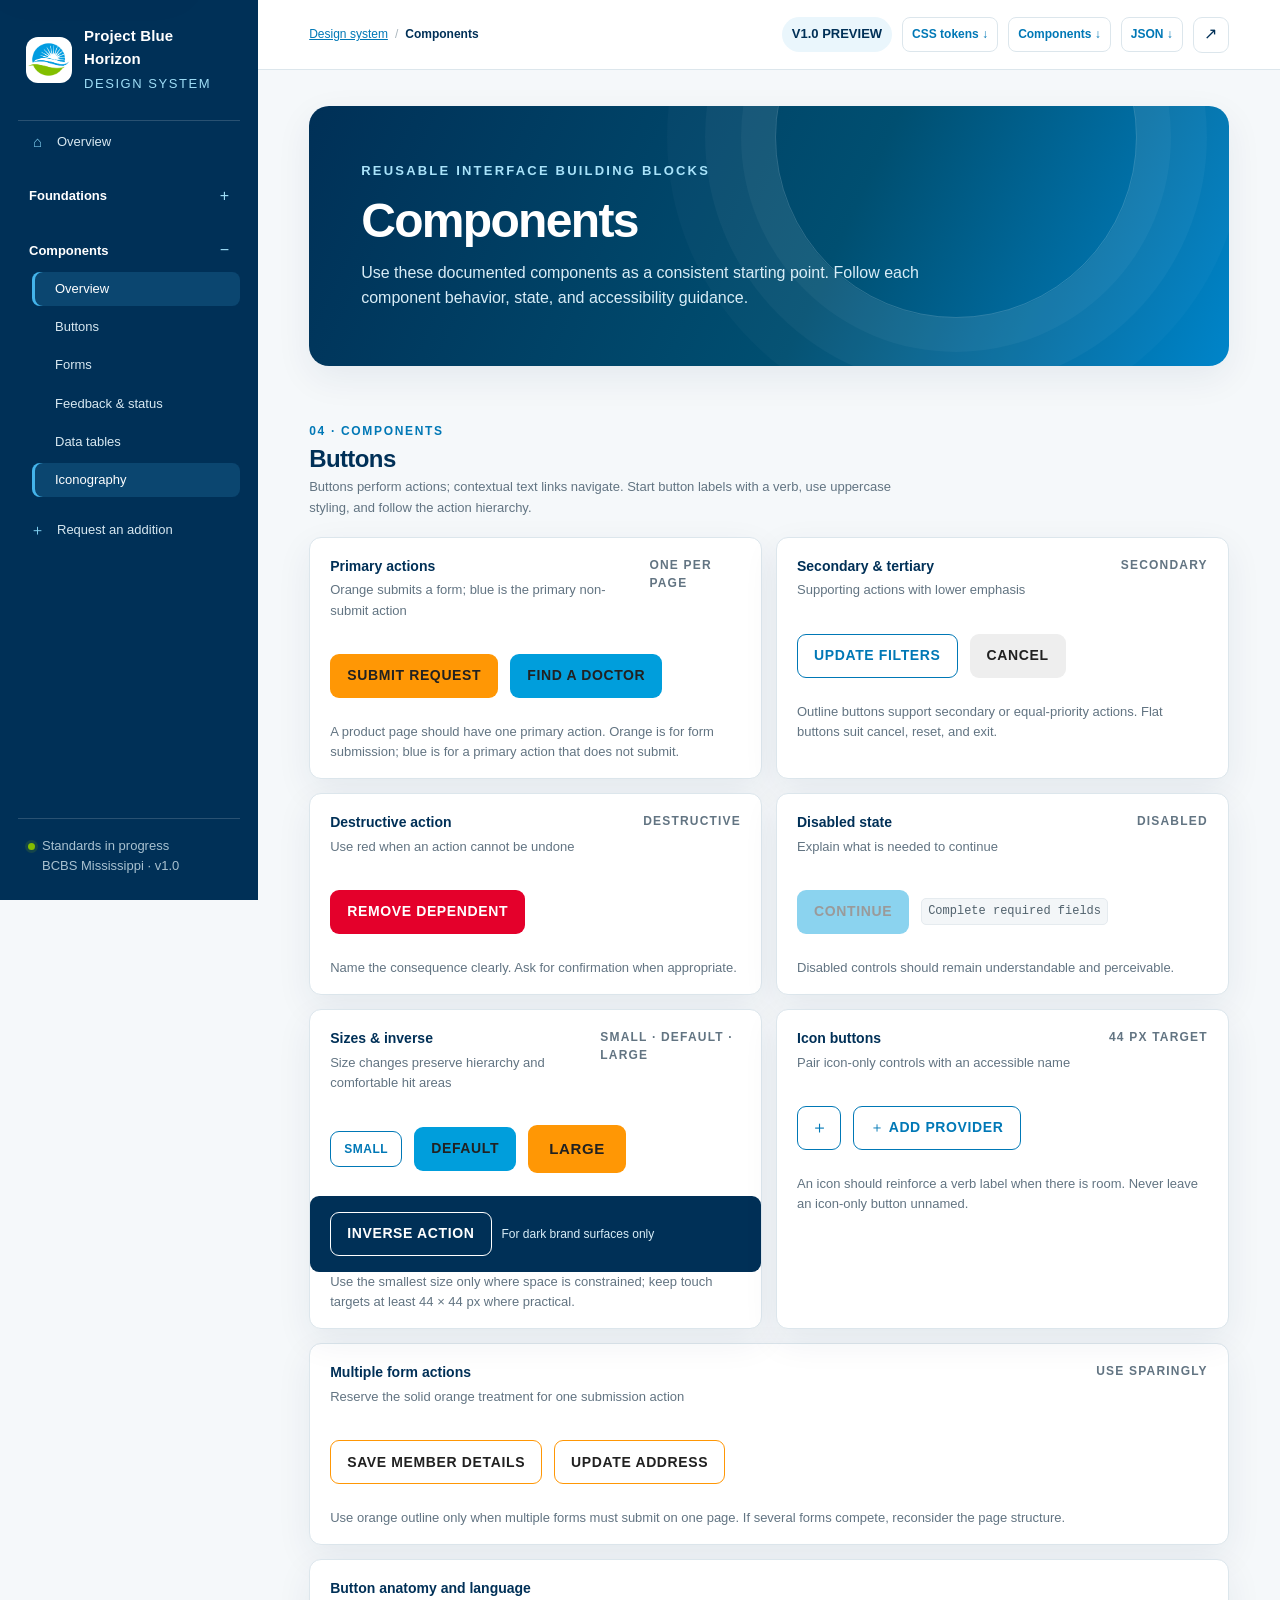
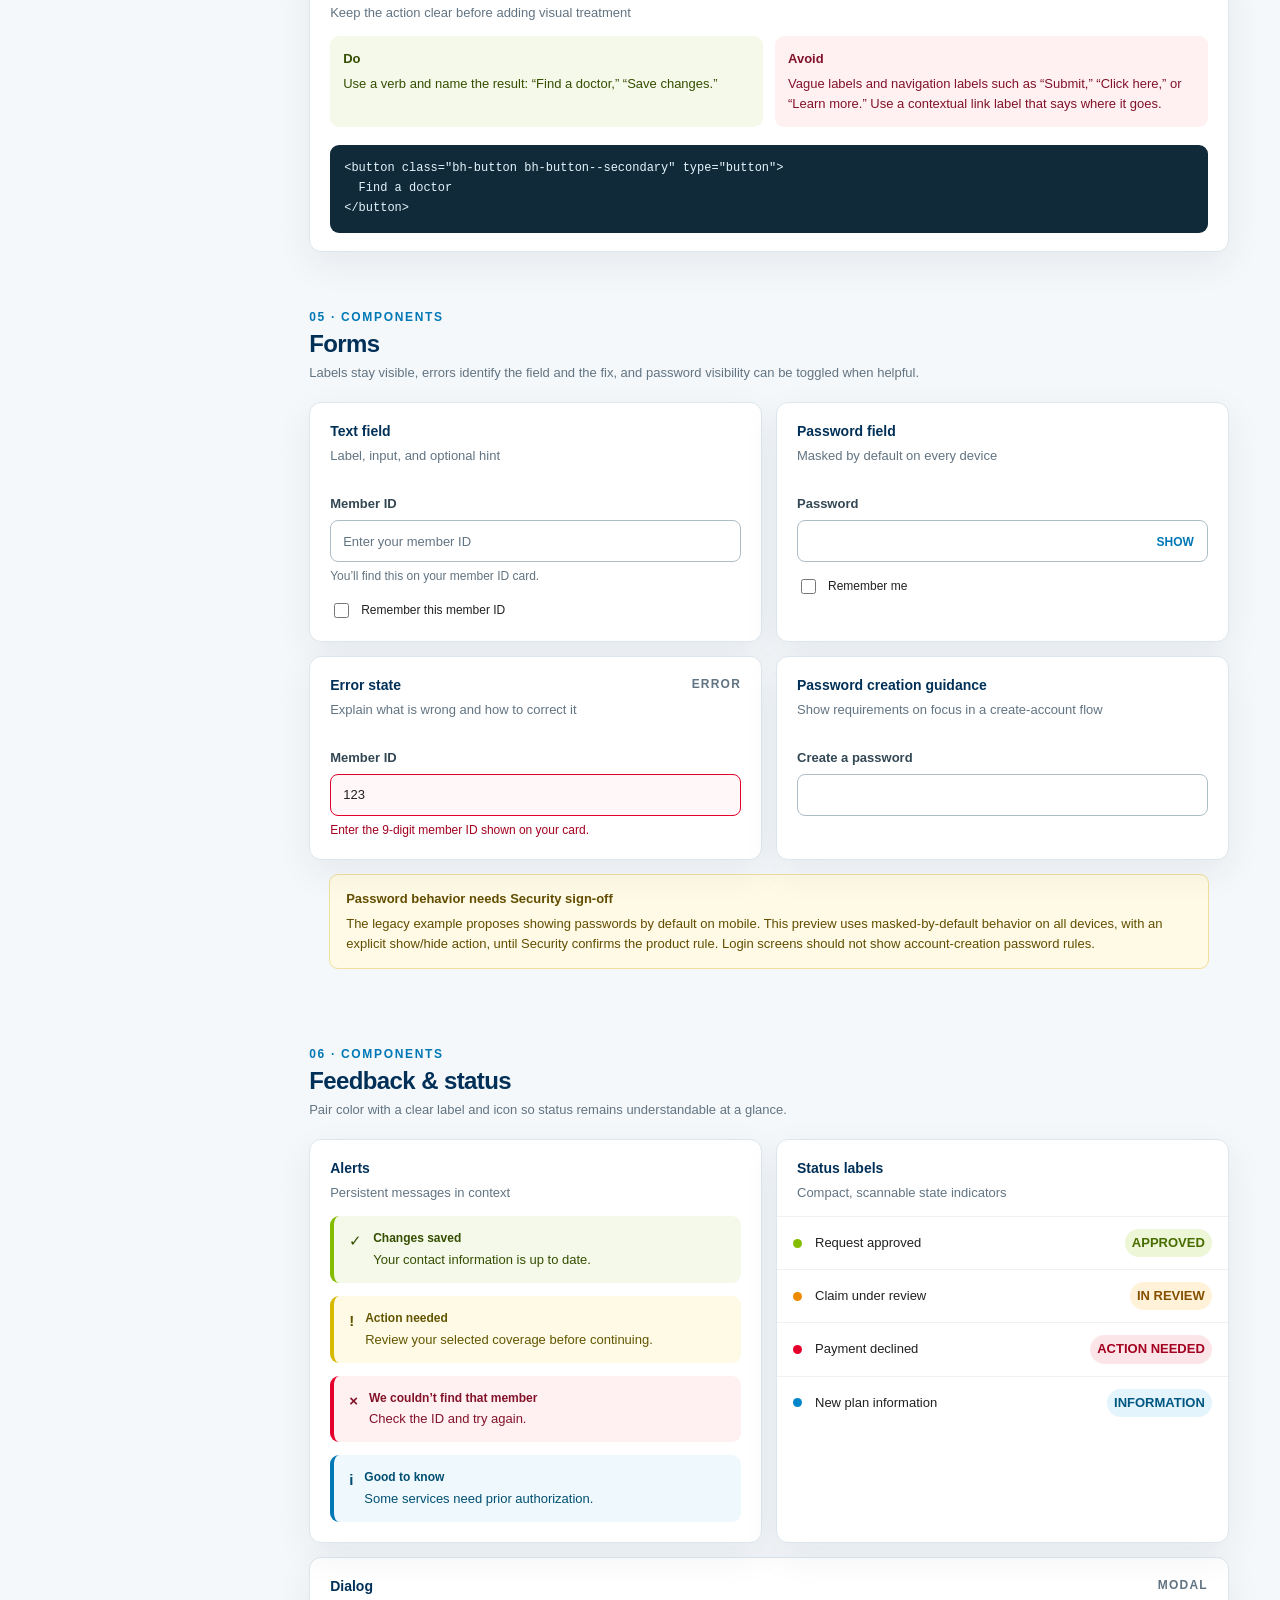
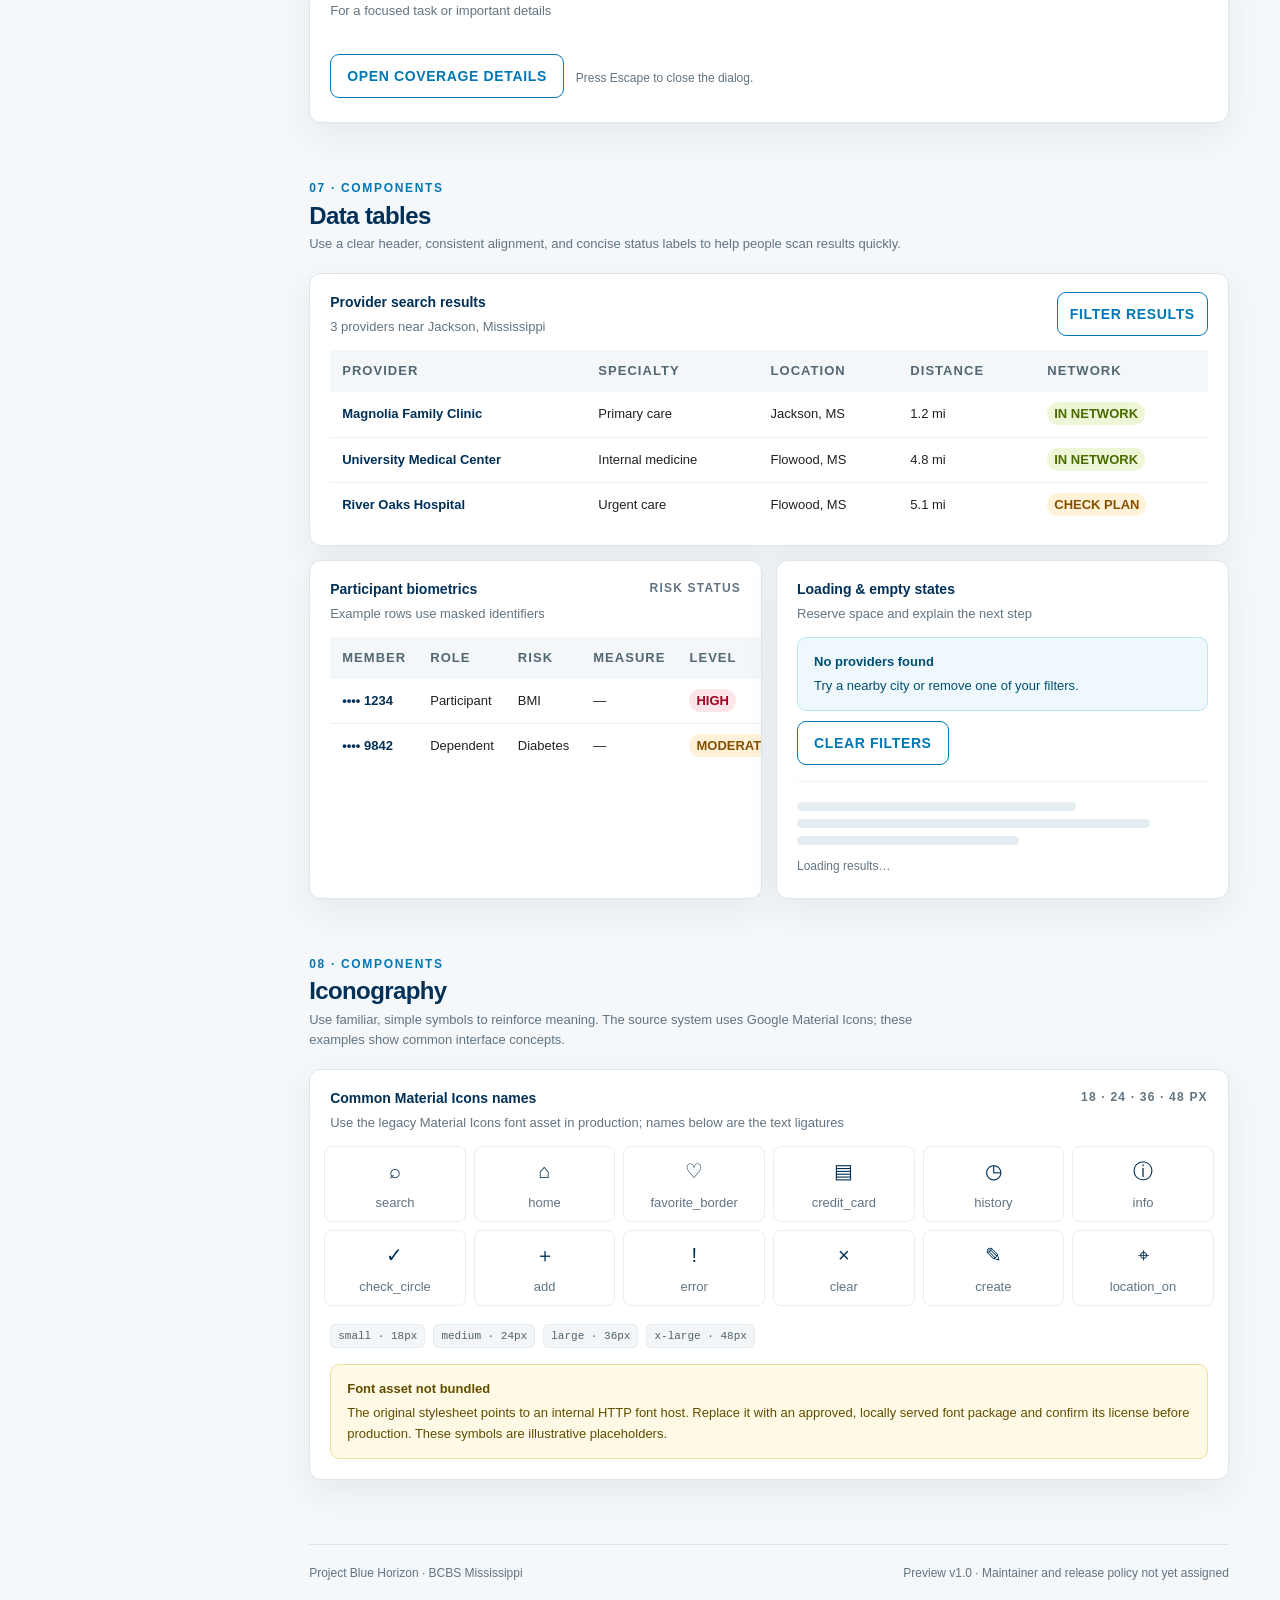
==== components.html @ b7c1a59f "Initial upload" ====
<!doctype html>
<html lang="en">
<head>
  <meta charset="utf-8">
  <meta name="viewport" content="width=device-width, initial-scale=1">
  <meta name="theme-color" content="#003057">
  <title>Blue Horizon — Components</title>
  <link rel="stylesheet" href="tokens.css">
  <link rel="stylesheet" href="components.css">
  <link rel="stylesheet" href="site.css">
  <script src="components.js" defer></script>
  <script src="site.js" defer></script>
</head>
<body data-page="components">
<a class="skip-link" href="#main-content">Skip to main content</a>
<div class="shell">
  <aside class="sidebar" aria-label="Design system navigation">
    <div class="brand"><img src="project-horizon.png" alt="Project Blue Horizon mark"><div><strong>Project Blue Horizon</strong><small>Design system</small></div></div>
    <nav class="nav" aria-label="Primary navigation"><a href="index.html" class=""><span class="ico">⌂</span>Overview</a></nav>
    <nav class="nav" aria-label="Foundations"><details class="nav-group"><summary>Foundations</summary><div class="nav-items"><a class="child" href="foundations.html">Overview</a><a class="child" href="foundations.html#colors">Color</a><a class="child" href="foundations.html#typography">Typography</a><a class="child" href="foundations.html#layout">Layout &amp; shape</a><a class="child" href="foundations.html#mobile">Mobile guidance</a><a class="child" href="foundations.html#usage">How to use</a><a class="child" href="foundations.html#accessibility">Accessibility</a><a class="child" href="foundations.html#patterns">Patterns</a><a class="child" href="foundations.html#tokens">Tokens &amp; release</a></div></details></nav>
    <nav class="nav" aria-label="Components"><details class="nav-group" open><summary>Components</summary><div class="nav-items"><a class="child active" aria-current="page" href="components.html">Overview</a><a class="child" href="components.html#buttons">Buttons</a><a class="child" href="components.html#forms">Forms</a><a class="child" href="components.html#feedback">Feedback &amp; status</a><a class="child" href="components.html#tables">Data tables</a><a class="child" href="components.html#icons">Iconography</a></div></details></nav>
    <nav class="nav" aria-label="Contribute"><a href="foundations.html#request"><span class="ico">＋</span>Request an addition</a></nav>
    <div class="side-foot"><span class="live-dot"></span>Standards in progress<br><span style="padding-left:14px">BCBS Mississippi · v1.0</span></div>
  </aside>
  <main class="main">
    <header class="topbar"><div class="crumb"><a href="index.html">Design system</a><span style="padding:0 7px;color:#AAB6BD">/</span><b>Components</b></div><div class="top-actions"><span class="version">V1.0 PREVIEW</span><a class="download-link" href="tokens.css" download>CSS tokens ↓</a><a class="download-link" href="components.css" download>Components ↓</a><a class="download-link" href="tokens.json" download>JSON ↓</a><button class="icon-btn" id="copyLink" aria-label="Copy page link" title="Copy page link">↗</button></div></header>
    <div class="content" id="main-content" tabindex="-1">
<section class="hero"><div class="hero-inner"><div class="eyebrow">Reusable interface building blocks</div><h1>Components</h1><p>Use these documented components as a consistent starting point. Follow each component behavior, state, and accessibility guidance.</p></div></section><section class="section" id="buttons"><div class="section-head"><div><div class="kicker">04 · Components</div><h2>Buttons</h2><p class="section-desc">Buttons perform actions; contextual text links navigate. Start button labels with a verb, use uppercase styling, and follow the action hierarchy.</p></div></div>
        <div class="grid grid-2">
          <div class="panel"><div class="panel-head"><div><h3>Primary actions</h3><p>Orange submits a form; blue is the primary non-submit action</p></div><span class="tiny-label">One per page</span></div><div class="button-stage"><button class="btn btn-primary" type="submit">Submit request</button><button class="btn btn-blue" type="button">Find a doctor</button></div><div class="example-caption">A product page should have one primary action. Orange is for form submission; blue is for a primary action that does not submit.</div></div>
          <div class="panel"><div class="panel-head"><div><h3>Secondary &amp; tertiary</h3><p>Supporting actions with lower emphasis</p></div><span class="tiny-label">Secondary</span></div><div class="button-stage"><button class="btn btn-outline">Update filters</button><button class="btn btn-quiet" type="button">Cancel</button></div><div class="example-caption">Outline buttons support secondary or equal-priority actions. Flat buttons suit cancel, reset, and exit.</div></div>
          <div class="panel"><div class="panel-head"><div><h3>Destructive action</h3><p>Use red when an action cannot be undone</p></div><span class="tiny-label">Destructive</span></div><div class="button-stage"><button class="btn btn-danger">Remove dependent</button></div><div class="example-caption">Name the consequence clearly. Ask for confirmation when appropriate.</div></div>
          <div class="panel"><div class="panel-head"><div><h3>Disabled state</h3><p>Explain what is needed to continue</p></div><span class="tiny-label">Disabled</span></div><div class="button-stage"><button class="btn btn-blue" disabled>Continue</button><span class="code-chip">Complete required fields</span></div><div class="example-caption">Disabled controls should remain understandable and perceivable.</div></div>
        </div>
        <div class="grid grid-2" style="margin-top:14px">
          <div class="panel"><div class="panel-head"><div><h3>Sizes &amp; inverse</h3><p>Size changes preserve hierarchy and comfortable hit areas</p></div><span class="tiny-label">Small · default · large</span></div><div class="button-stage"><button class="btn btn-outline btn-sm">Small</button><button class="btn btn-blue">Default</button><button class="btn btn-primary btn-lg">Large</button></div><div class="inverse-stage"><button class="btn btn-inverse">Inverse action</button><span style="color:#D8EDF7;font-size:12px">For dark brand surfaces only</span></div><div class="example-caption">Use the smallest size only where space is constrained; keep touch targets at least 44 × 44 px where practical.</div></div>
          <div class="panel"><div class="panel-head"><div><h3>Icon buttons</h3><p>Pair icon-only controls with an accessible name</p></div><span class="tiny-label">44 px target</span></div><div class="button-stage"><button class="btn btn-outline btn-icon" aria-label="Add a provider" title="Add a provider">＋</button><button class="btn btn-outline"><span aria-hidden="true">＋</span> Add provider</button></div><div class="example-caption">An icon should reinforce a verb label when there is room. Never leave an icon-only button unnamed.</div></div>
        </div>
        <div class="panel" style="margin-top:14px"><div class="panel-head"><div><h3>Multiple form actions</h3><p>Reserve the solid orange treatment for one submission action</p></div><span class="tiny-label">Use sparingly</span></div><div class="button-stage"><button class="btn btn-outline-submit" type="submit">Save member details</button><button class="btn btn-outline-submit" type="submit">Update address</button></div><div class="example-caption">Use orange outline only when multiple forms must submit on one page. If several forms compete, reconsider the page structure.</div></div>
        <div class="panel" style="margin-top:14px"><div class="panel-head"><div><h3>Button anatomy and language</h3><p>Keep the action clear before adding visual treatment</p></div></div><div class="do-dont"><div class="do"><strong>Do</strong>Use a verb and name the result: “Find a doctor,” “Save changes.”</div><div class="dont"><strong>Avoid</strong>Vague labels and navigation labels such as “Submit,” “Click here,” or “Learn more.” Use a contextual link label that says where it goes.</div></div><pre class="code-block"><code>&lt;button class="bh-button bh-button--secondary" type="button"&gt;
  Find a doctor
&lt;/button&gt;</code></pre></div>
      </section>
<section class="section" id="forms"><div class="section-head"><div><div class="kicker">05 · Components</div><h2>Forms</h2><p class="section-desc">Labels stay visible, errors identify the field and the fix, and password visibility can be toggled when helpful.</p></div></div>
        <div class="grid grid-2"><div class="panel"><div class="panel-head"><div><h3>Text field</h3><p>Label, input, and optional hint</p></div></div><div class="form-demo"><label class="field-label" for="member-id">Member ID</label><input class="text-input" id="member-id" placeholder="Enter your member ID"><p class="field-hint">You’ll find this on your member ID card.</p><label class="check-row"><input type="checkbox"> Remember this member ID</label></div></div>
          <div class="panel"><div class="panel-head"><div><h3>Password field</h3><p>Masked by default on every device</p></div></div><div class="form-demo"><label class="field-label" for="password">Password</label><div class="input-wrap"><input class="text-input" id="password" type="password" autocomplete="current-password"><button class="password-toggle" type="button" aria-controls="password" aria-label="Show password" aria-pressed="false" data-bh-password-toggle data-show-label="SHOW" data-hide-label="HIDE">SHOW</button></div><label class="check-row"><input type="checkbox"> Remember me</label></div></div>
        </div>
        <div class="grid grid-2" style="margin-top:14px">
          <div class="panel"><div class="panel-head"><div><h3>Error state</h3><p>Explain what is wrong and how to correct it</p></div><span class="tiny-label">Error</span></div><div class="form-demo"><label class="field-label" for="member-id-error">Member ID</label><input class="text-input error-field" id="member-id-error" aria-invalid="true" aria-describedby="member-id-error-text" value="123"><p class="error-message" id="member-id-error-text">Enter the 9-digit member ID shown on your card.</p></div></div>
          <div class="panel"><div class="panel-head"><div><h3>Password creation guidance</h3><p>Show requirements on focus in a create-account flow</p></div></div><div class="form-demo"><label class="field-label" for="new-password">Create a password</label><input class="text-input" id="new-password" type="password" autocomplete="new-password"><ul class="helper-list" id="password-rules" aria-live="polite" hidden><li>At least 8 characters</li><li>One lowercase and one uppercase letter</li><li>One number and one special character</li></ul></div></div>
        </div>
        <div class="section-inset" style="padding-top:14px"><div class="note note-warning"><strong>Password behavior needs Security sign-off</strong>The legacy example proposes showing passwords by default on mobile. This preview uses masked-by-default behavior on all devices, with an explicit show/hide action, until Security confirms the product rule. Login screens should not show account-creation password rules.</div></div>
      </section>
<section class="section" id="feedback"><div class="section-head"><div><div class="kicker">06 · Components</div><h2>Feedback &amp; status</h2><p class="section-desc">Pair color with a clear label and icon so status remains understandable at a glance.</p></div></div>
        <div class="grid grid-2"><div class="panel"><div class="panel-head"><div><h3>Alerts</h3><p>Persistent messages in context</p></div></div>
          <div class="alert alert-success"><span class="alert-icon">✓</span><div><strong>Changes saved</strong><p>Your contact information is up to date.</p></div></div>
          <div class="alert alert-warning"><span class="alert-icon">!</span><div><strong>Action needed</strong><p>Review your selected coverage before continuing.</p></div></div>
          <div class="alert alert-error"><span class="alert-icon">×</span><div><strong>We couldn’t find that member</strong><p>Check the ID and try again.</p></div></div>
          <div class="alert alert-info"><span class="alert-icon">i</span><div><strong>Good to know</strong><p>Some services need prior authorization.</p></div></div>
        </div><div class="panel"><div class="panel-head"><div><h3>Status labels</h3><p>Compact, scannable state indicators</p></div></div>
          <div class="state-row"><span class="state-dot" style="background:#84BD00"></span><span>Request approved</span><span class="badge success">APPROVED</span></div>
          <div class="state-row"><span class="state-dot" style="background:#ED8B00"></span><span>Claim under review</span><span class="badge warning">IN REVIEW</span></div>
          <div class="state-row"><span class="state-dot" style="background:#E4002B"></span><span>Payment declined</span><span class="badge error">ACTION NEEDED</span></div>
          <div class="state-row"><span class="state-dot" style="background:#0085CA"></span><span>New plan information</span><span class="badge info">INFORMATION</span></div>
        </div></div>
        <div class="panel" style="margin-top:14px"><div class="panel-head"><div><h3>Dialog</h3><p>For a focused task or important details</p></div><span class="tiny-label">Modal</span></div><div class="button-stage"><button class="btn btn-outline" type="button" data-bh-dialog-open="coverage-dialog">Open coverage details</button><span class="field-hint">Press Escape to close the dialog.</span></div></div>
        <dialog class="bh-dialog" id="coverage-dialog" aria-labelledby="coverage-dialog-title"><div class="bh-dialog__header"><h3 class="bh-dialog__title" id="coverage-dialog-title">Coverage details</h3><form method="dialog"><button class="bh-dialog__close" aria-label="Close dialog">×</button></form></div><p>Your plan summary is ready. Review the details, then return to the provider results.</p><form method="dialog" style="display:flex;justify-content:flex-end;margin-top:20px"><button class="btn btn-blue">Done</button></form></dialog>
      </section>
<section class="section" id="tables"><div class="section-head"><div><div class="kicker">07 · Components</div><h2>Data tables</h2><p class="section-desc">Use a clear header, consistent alignment, and concise status labels to help people scan results quickly.</p></div></div>
        <div class="panel"><div class="panel-head"><div><h3>Provider search results</h3><p>3 providers near Jackson, Mississippi</p></div><button class="btn btn-outline" style="padding:8px 12px">Filter results</button></div><div class="table-wrap" role="region" aria-label="Provider search results" tabindex="0"><table class="data-table"><thead><tr><th scope="col">Provider</th><th scope="col">Specialty</th><th scope="col">Location</th><th scope="col">Distance</th><th scope="col">Network</th></tr></thead><tbody>
          <tr><td class="provider">Magnolia Family Clinic</td><td>Primary care</td><td>Jackson, MS</td><td>1.2 mi</td><td><span class="badge success">IN NETWORK</span></td></tr>
          <tr><td class="provider">University Medical Center</td><td>Internal medicine</td><td>Flowood, MS</td><td>4.8 mi</td><td><span class="badge success">IN NETWORK</span></td></tr>
          <tr><td class="provider">River Oaks Hospital</td><td>Urgent care</td><td>Flowood, MS</td><td>5.1 mi</td><td><span class="badge warning">CHECK PLAN</span></td></tr>
        </tbody></table></div></div>
        <div class="grid grid-2" style="margin-top:14px"><div class="panel"><div class="panel-head"><div><h3>Participant biometrics</h3><p>Example rows use masked identifiers</p></div><span class="tiny-label">Risk status</span></div><div class="table-wrap" role="region" aria-label="Participant biometrics example" tabindex="0"><table class="data-table"><thead><tr><th scope="col">Member</th><th scope="col">Role</th><th scope="col">Risk</th><th scope="col">Measure</th><th scope="col">Level</th><th scope="col">Date</th></tr></thead><tbody><tr><td class="provider">•••• 1234</td><td>Participant</td><td>BMI</td><td>—</td><td><span class="badge error">HIGH</span></td><td>Oct 14, 2026</td></tr><tr><td class="provider">•••• 9842</td><td>Dependent</td><td>Diabetes</td><td>—</td><td><span class="badge warning">MODERATE</span></td><td>Oct 10, 2026</td></tr></tbody></table></div></div>
          <div class="panel"><div class="panel-head"><div><h3>Loading &amp; empty states</h3><p>Reserve space and explain the next step</p></div></div><div class="section-inset"><div class="note note-info" role="status"><strong>No providers found</strong>Try a nearby city or remove one of your filters.</div><button class="btn btn-outline" type="button" style="margin-top:10px">Clear filters</button><div style="border-top:1px solid #EEF2F4;margin-top:16px;padding-top:12px" aria-busy="true" aria-label="Loading provider results"><div style="height:9px;width:68%;background:#E6EDF1;border-radius:5px;margin:8px 0"></div><div style="height:9px;width:86%;background:#E6EDF1;border-radius:5px;margin:8px 0"></div><div style="height:9px;width:54%;background:#E6EDF1;border-radius:5px;margin:8px 0"></div><span class="field-hint">Loading results…</span></div></div></div>
        </div>
      </section>
<section class="section" id="icons"><div class="section-head"><div><div class="kicker">08 · Components</div><h2>Iconography</h2><p class="section-desc">Use familiar, simple symbols to reinforce meaning. The source system uses Google Material Icons; these examples show common interface concepts.</p></div></div>
        <div class="panel"><div class="panel-head"><div><h3>Common Material Icons names</h3><p>Use the legacy Material Icons font asset in production; names below are the text ligatures</p></div><span class="tiny-label">18 · 24 · 36 · 48 px</span></div><div class="icon-grid">
          <div class="icon-tile"><span aria-hidden="true">⌕</span><small>search</small></div><div class="icon-tile"><span aria-hidden="true">⌂</span><small>home</small></div><div class="icon-tile"><span aria-hidden="true">♡</span><small>favorite_border</small></div><div class="icon-tile"><span aria-hidden="true">▤</span><small>credit_card</small></div><div class="icon-tile"><span aria-hidden="true">◷</span><small>history</small></div><div class="icon-tile"><span aria-hidden="true">ⓘ</span><small>info</small></div>
          <div class="icon-tile"><span aria-hidden="true">✓</span><small>check_circle</small></div><div class="icon-tile"><span aria-hidden="true">＋</span><small>add</small></div><div class="icon-tile"><span aria-hidden="true">!</span><small>error</small></div><div class="icon-tile"><span aria-hidden="true">×</span><small>clear</small></div><div class="icon-tile"><span aria-hidden="true">✎</span><small>create</small></div><div class="icon-tile"><span aria-hidden="true">⌖</span><small>location_on</small></div>
        </div><div class="mini-specs"><span class="spec-pill">small · 18px</span><span class="spec-pill">medium · 24px</span><span class="spec-pill">large · 36px</span><span class="spec-pill">x-large · 48px</span></div><div class="section-inset"><div class="note note-warning"><strong>Font asset not bundled</strong>The original stylesheet points to an internal HTTP font host. Replace it with an approved, locally served font package and confirm its license before production. These symbols are illustrative placeholders.</div></div></div>
      </section>
      <footer class="footer"><span>Project Blue Horizon · BCBS Mississippi</span><span>Preview v1.0 · Maintainer and release policy not yet assigned</span></footer>
    </div>
  </main>
</div>
<div class="toast" role="status" aria-live="polite" id="toast">Copied to clipboard</div>
</body>
</html>
---- tokens.css ----
/* Project Blue Horizon design tokens.
   Keep in sync with tokens.json. Values are drawn from the supplied legacy standards. */
:root {
  color-scheme: light;
  --bh-color-navy-900: #003057;
  --bh-color-blue-800: #004F71;
  --bh-color-blue-700: #005782;
  --bh-color-blue-600: #0078B6;
  --bh-color-blue-500: #0085CA;
  --bh-color-sky-400: #44B4EB;
  --bh-color-blue-300: #8DC8E8;
  --bh-color-blue-200: #B9D3DC;
  --bh-color-orange-500: #ED8B00;
  --bh-color-orange-action: #FF9705;
  --bh-color-blue-action: #009EDC;
  --bh-color-blue-action-hover: #0078B6;
  --bh-color-green-500: #84BD00;
  --bh-color-red-600: #E4002B;
  --bh-color-teal-500: #009CA6;
  --bh-color-purple-700: #830065;
  --bh-color-pink-600: #DB0A5B;
  --bh-color-yellow-500: #F3E500;
  --bh-color-neutral-200: #DDDDDD;
  --bh-color-success-surface-legacy: #DAEBB3;
  --bh-color-warning-surface-legacy: #FBF7B3;
  --bh-color-error-surface-legacy: #FACCD5;
  --bh-color-ink-900: #212121;
  --bh-color-gray-600: #757575;
  --bh-color-white: #FFFFFF;
  --bh-color-background: #F5F8FA;
  --bh-color-surface: #FFFFFF;
  --bh-color-border: #DCE6EC;
  --bh-color-text-primary: #212121;
  --bh-color-text-secondary: #627482;
  --bh-color-action-primary: #FF9705;
  --bh-color-action-secondary: #009EDC;
  --bh-color-action-secondary-hover: #0078B6;
  --bh-color-feedback-success-text: #486C00;
  --bh-color-feedback-success-bg: #EDF6D7;
  --bh-color-feedback-warning-text: #855000;
  --bh-color-feedback-warning-bg: #FFF2D9;
  --bh-color-feedback-error-text: #A40020;
  --bh-color-feedback-error-bg: #FCE5E9;
  --bh-color-feedback-info-text: #005782;
  --bh-color-feedback-info-bg: #E3F4FC;
  --bh-font-family-base: Arial, Helvetica, sans-serif;
  --bh-font-scale-ratio: 1.2;
  --bh-font-size-xs: 0.694rem;
  --bh-font-size-sm: 0.833rem;
  --bh-font-size-md: 1rem;
  --bh-font-size-lg: 1.2rem;
  --bh-font-size-xl: 1.728rem;
  --bh-font-size-display: 2.488rem;
  --bh-line-height-body: 1.55;
  --bh-space-1: 0.25rem;
  --bh-space-2: 0.5rem;
  --bh-space-3: 0.75rem;
  --bh-space-4: 1rem;
  --bh-space-6: 1.5rem;
  --bh-space-8: 2rem;
  --bh-space-12: 3rem;
  --bh-radius-sm: 0.25rem;
  --bh-radius-control: 0.5625rem;
  --bh-radius-card: 0.75rem;
  --bh-radius-feature: 1.25rem;
  --bh-shadow-card: 0 12px 36px rgba(0, 48, 87, 0.07);
  --bh-focus-ring: 0 0 0 3px #0078B6;
  /* Short aliases used by the standalone documentation page. */
  --navy: var(--bh-color-navy-900);
  /* Use the darker action tone for small text on white (4.81:1). */
  --blue: var(--bh-color-blue-600);
  --sky: var(--bh-color-sky-400);
  --pale: #EAF6FC;
  --line: var(--bh-color-border);
  --ink: var(--bh-color-text-primary);
  --muted: var(--bh-color-text-secondary);
  --paper: var(--bh-color-surface);
  --canvas: var(--bh-color-background);
  --green: var(--bh-color-green-500);
  --orange: var(--bh-color-action-primary);
  --red: var(--bh-color-red-600);
  --teal: var(--bh-color-teal-500);
  --purple: var(--bh-color-purple-700);
  --radius: var(--bh-radius-card);
  --shadow: var(--bh-shadow-card);
  font-family: var(--bh-font-family-base);
  color: var(--bh-color-text-primary);
  font-synthesis: none;
}
---- components.css ----
/* Framework-free starter components for Project Blue Horizon.
   Load tokens.css first. Semantic HTML and accessible names remain the product's responsibility. */
.bh-button {
  min-height: 44px;
  display: inline-flex;
  align-items: center;
  justify-content: center;
  gap: 0.5rem;
  padding: 0.6875rem 1rem;
  border: 1px solid transparent;
  border-radius: var(--bh-radius-control);
  background: transparent;
  color: var(--bh-color-text-primary);
  font: 700 0.875rem/1.2 var(--bh-font-family-base);
  letter-spacing: 0.045em;
  text-align: center;
  text-decoration: none;
  text-transform: uppercase;
  cursor: pointer;
  transition: background-color 160ms ease, border-color 160ms ease, color 160ms ease;
}
.bh-button:focus-visible,
.bh-link:focus-visible,
.bh-input:focus-visible {
  outline: none;
  box-shadow: var(--bh-focus-ring);
}
.bh-button:disabled,
.bh-button[aria-disabled="true"] {
  opacity: 0.5;
  cursor: not-allowed;
}
.bh-button--primary { background: var(--bh-color-action-primary); color: var(--bh-color-ink-900); }
.bh-button--primary:hover { background: #CC7700; color: var(--bh-color-ink-900); }
.bh-button--secondary { background: var(--bh-color-action-secondary); color: var(--bh-color-ink-900); }
.bh-button--secondary:hover { background: var(--bh-color-action-secondary-hover); color: var(--bh-color-white); }
.bh-button--outline { border-color: var(--bh-color-action-secondary-hover); color: var(--bh-color-action-secondary-hover); }
.bh-button--outline:hover { background: var(--bh-color-action-secondary-hover); color: var(--bh-color-white); }
.bh-button--outline-submit { border-color: var(--bh-color-action-primary); color: var(--bh-color-ink-900); }
.bh-button--outline-submit:hover { background: var(--bh-color-action-primary); color: var(--bh-color-ink-900); }
.bh-button--quiet { color: var(--bh-color-action-secondary-hover); }
.bh-button--quiet:hover { background: #EAF6FC; }
.bh-button--flat { background: #EEEEEE; color: var(--bh-color-ink-900); }
.bh-button--flat:hover { background: #C1C1C1; color: var(--bh-color-ink-900); }
.bh-button--danger { background: var(--bh-color-red-600); color: var(--bh-color-white); }
.bh-button--danger:hover { background: #A0001E; }
.bh-button--inverse { border-color: var(--bh-color-white); color: var(--bh-color-white); }
.bh-button--inverse:hover { background: var(--bh-color-white); color: var(--bh-color-navy-900); }
.bh-button--small { min-height: 36px; padding: 0.5rem 0.8125rem; font-size: 0.75rem; }
.bh-button--large { min-height: 48px; padding: 0.875rem 1.25rem; font-size: 0.9375rem; }
.bh-button--icon { width: 44px; min-width: 44px; padding: 0.5rem; }
.bh-button--inverse:focus-visible { box-shadow: 0 0 0 3px #FFFFFF; }

.bh-link { color: var(--bh-color-action-secondary-hover); text-decoration: underline; text-underline-offset: 0.15em; }
.bh-link:hover { color: var(--bh-color-navy-900); }
.bh-link:visited, .bh-link[data-state="visited"] { color: var(--bh-color-purple-700); }
.bh-container { width: min(100% - 2rem, 75rem); margin-inline: auto; }
.bh-stack { display: flex; flex-direction: column; gap: var(--bh-space-4); }
.bh-grid { display: grid; gap: var(--bh-space-4); }
.bh-grid--2 { grid-template-columns: repeat(2, minmax(0, 1fr)); }
.bh-grid--3 { grid-template-columns: repeat(3, minmax(0, 1fr)); }
@media (max-width: 48rem) {
  .bh-grid--2, .bh-grid--3 { grid-template-columns: 1fr; }
}

.bh-field { display: grid; gap: 0.375rem; max-width: 32rem; }
.bh-label { color: var(--bh-color-text-primary); font: 700 0.875rem/1.4 var(--bh-font-family-base); }
.bh-input {
  width: 100%;
  min-height: 44px;
  border: 1px solid #AEBEC8;
  border-radius: var(--bh-radius-control);
  padding: 0.625rem 0.75rem;
  background: var(--bh-color-surface);
  color: var(--bh-color-text-primary);
  font: 400 1rem/1.4 var(--bh-font-family-base);
}
.bh-input::placeholder { color: var(--bh-color-text-secondary); }
.bh-input[aria-invalid="true"] { border-color: var(--bh-color-red-600); background: #FFF7F8; }
.bh-hint { margin: 0; color: var(--bh-color-text-secondary); font: 400 0.75rem/1.5 var(--bh-font-family-base); }
.bh-error { margin: 0; color: var(--bh-color-feedback-error-text); font: 700 0.75rem/1.5 var(--bh-font-family-base); }

.bh-alert {
  display: flex;
  align-items: flex-start;
  gap: 0.75rem;
  padding: 0.875rem 1rem;
  border-left: 4px solid currentColor;
  border-radius: var(--bh-radius-control);
  font: 400 0.875rem/1.5 var(--bh-font-family-base);
}
.bh-alert__title { display: block; margin-bottom: 0.125rem; font-weight: 700; }
.bh-alert--success { background: var(--bh-color-feedback-success-bg); color: var(--bh-color-feedback-success-text); }
.bh-alert--warning { background: var(--bh-color-feedback-warning-bg); color: var(--bh-color-feedback-warning-text); }
.bh-alert--error { background: var(--bh-color-feedback-error-bg); color: var(--bh-color-feedback-error-text); }
.bh-alert--info { background: var(--bh-color-feedback-info-bg); color: var(--bh-color-feedback-info-text); }

.bh-status {
  display: inline-flex;
  align-items: center;
  min-height: 24px;
  padding: 0.25rem 0.5rem;
  border-radius: 999px;
  font: 700 0.6875rem/1.2 var(--bh-font-family-base);
  letter-spacing: 0.04em;
  text-transform: uppercase;
}
.bh-status--success { background: var(--bh-color-feedback-success-bg); color: var(--bh-color-feedback-success-text); }
.bh-status--warning { background: var(--bh-color-feedback-warning-bg); color: var(--bh-color-feedback-warning-text); }
.bh-status--error { background: var(--bh-color-feedback-error-bg); color: var(--bh-color-feedback-error-text); }
.bh-status--info { background: var(--bh-color-feedback-info-bg); color: var(--bh-color-feedback-info-text); }

.bh-table-wrap { width: 100%; overflow-x: auto; }
.bh-table { width: 100%; border-collapse: collapse; color: var(--bh-color-text-primary); font: 400 0.875rem/1.5 var(--bh-font-family-base); }
.bh-table th { background: #004F71; color: var(--bh-color-white); font-weight: 700; text-align: left; }
.bh-table th, .bh-table td { padding: 0.625rem 0.75rem; border: 1px solid #DCE6EC; }
.bh-table tbody tr:nth-child(even) { background: #F5F8FA; }

.bh-dialog {
  width: min(32rem, calc(100vw - 2rem));
  max-height: min(80vh, 40rem);
  overflow: auto;
  border: 1px solid var(--bh-color-border);
  border-radius: var(--bh-radius-card);
  padding: 1.5rem;
  color: var(--bh-color-text-primary);
  background: var(--bh-color-surface);
  box-shadow: var(--bh-shadow-card);
}
.bh-dialog::backdrop { background: rgba(0, 25, 45, 0.64); }
.bh-dialog__header { display: flex; align-items: flex-start; justify-content: space-between; gap: 1rem; }
.bh-dialog__title { margin: 0; color: var(--bh-color-navy-900); font: 700 1.25rem/1.25 var(--bh-font-family-base); }
.bh-dialog__close { min-width: 44px; min-height: 44px; border: 1px solid var(--bh-color-border); border-radius: var(--bh-radius-control); background: #fff; color: var(--bh-color-navy-900); cursor: pointer; }
.bh-dialog__close:focus-visible { outline: none; box-shadow: var(--bh-focus-ring); }

@media (prefers-reduced-motion: reduce) {
  .bh-button { transition: none; }
}
---- site.css ----
*{box-sizing:border-box}html{scroll-behavior:smooth;scroll-padding-top:100px}body{margin:0;background:var(--canvas);font-size:16px;line-height:1.55}button,input{font:inherit}button{cursor:pointer}button:focus-visible{outline:3px solid #0078B6;outline-offset:2px}a{color:var(--blue)}a:hover{color:#004F71;background:#F3E500}a:visited{color:var(--purple)}a:focus-visible{outline:3px solid #0078B6;outline-offset:3px}.sidebar a:visited{color:#D7E8F1}.sidebar a:focus-visible{outline-color:#fff}
    .shell{min-height:100vh}.sidebar{position:fixed;inset:0 auto 0 0;width:258px;background:var(--navy);color:#fff;padding:24px 18px;display:flex;flex-direction:column;z-index:5;overflow-y:auto;overscroll-behavior:contain;scrollbar-color:#53778C #003057;scrollbar-width:thin}.brand{display:flex;align-items:center;gap:12px;padding:0 8px 25px;border-bottom:1px solid rgba(255,255,255,.16)}.brand img{width:46px;height:46px;object-fit:contain;background:#fff;border-radius:12px}.brand strong{display:block;font-size:15px;letter-spacing:.01em}.brand small{color:#9EDDF6;font-size:13px;letter-spacing:.12em;text-transform:uppercase}.side-label{margin:24px 10px 9px;color:#91B5CB;font-size:12px;font-weight:700;letter-spacing:.15em;text-transform:uppercase}.nav{display:grid;gap:4px}.nav a{color:#D7E8F1;text-decoration:none;padding:9px 11px;border-radius:8px;font-size:13px;display:flex;align-items:center;gap:11px;transition:.18s}.nav a:hover,.nav a.active{background:rgba(68,180,235,.17);color:#fff}.nav a.active{box-shadow:inset 3px 0 var(--sky)}.nav .ico{width:17px;text-align:center;color:#80CFF0;font-size:15px}.side-foot{margin-top:auto;border-top:1px solid rgba(255,255,255,.16);padding:17px 10px 0;color:#A8C1D0;font-size:13px}.live-dot{display:inline-block;width:7px;height:7px;border-radius:50%;background:#84BD00;margin-right:7px;box-shadow:0 0 0 3px rgba(132,189,0,.15)}
    .main{margin-left:258px}.topbar{height:70px;position:sticky;top:0;z-index:4;background:rgba(255,255,255,.94);backdrop-filter:blur(12px);border-bottom:1px solid var(--line);display:flex;align-items:center;justify-content:space-between;padding:0 clamp(24px,4vw,64px)}.crumb{font-size:12px;color:var(--muted)}.crumb b{color:var(--navy)}.top-actions{display:flex;align-items:center;gap:10px}.version{font-size:13px;font-weight:700;color:var(--navy);background:#EAF6FC;padding:7px 10px;border-radius:99px}.icon-btn{width:36px;height:36px;border:1px solid var(--line);border-radius:9px;background:#fff;color:var(--navy);font-size:16px}
    .content{max-width:1240px;padding:36px clamp(24px,4vw,64px) 80px;margin:auto}.hero{position:relative;overflow:hidden;border-radius:20px;background:linear-gradient(115deg,#003057 0%,#004F71 57%,#0085CA 100%);color:white;padding:48px 52px;box-shadow:var(--shadow);min-height:260px;display:flex;align-items:center}.hero:after{content:"";position:absolute;width:360px;height:360px;border:1px solid rgba(255,255,255,.18);border-radius:50%;right:10%;top:-150px;box-shadow:0 0 0 34px rgba(255,255,255,.04),0 0 0 70px rgba(255,255,255,.035),0 0 0 108px rgba(255,255,255,.025)}.hero-inner{position:relative;z-index:1;max-width:650px}.eyebrow{font-size:13px;letter-spacing:.17em;text-transform:uppercase;font-weight:700;color:#A9E3FA}.hero h1{font-size:clamp(32px,4vw,48px);line-height:1.08;letter-spacing:-.035em;margin:14px 0}.hero p{color:#D8EDF7;max-width:570px;margin:0;font-size:16px}.hero-meta{display:flex;gap:18px;align-items:center;margin-top:24px;font-size:12px;color:#C8E7F4}.hero-meta span{display:flex;align-items:center;gap:7px}.hero-meta b{font-size:15px;color:#fff}
    .section{padding-top:56px}.section-head{display:flex;align-items:flex-end;justify-content:space-between;margin-bottom:19px;gap:16px}.section-head h2{font-size:24px;line-height:1.2;letter-spacing:-.025em;color:var(--navy);margin:4px 0}.kicker{font-size:12px;color:var(--blue);font-weight:700;letter-spacing:.14em;text-transform:uppercase}.section-desc{color:var(--muted);margin:0;max-width:620px;font-size:13px}.panel{background:var(--paper);border:1px solid var(--line);border-radius:var(--radius);box-shadow:var(--shadow)}.panel-head{padding:18px 20px 13px;display:flex;align-items:flex-start;justify-content:space-between;gap:12px}.panel-head h3{font-size:14px;color:var(--navy);margin:0 0 3px}.panel-head p{font-size:13px;color:var(--muted);margin:0}.tiny-label{font-size:12px;color:var(--muted);text-transform:uppercase;letter-spacing:.1em;font-weight:700}
    .grid{display:grid;gap:14px}.grid-2{grid-template-columns:repeat(2,minmax(0,1fr))}.grid-3{grid-template-columns:repeat(3,minmax(0,1fr))}.grid-4{grid-template-columns:repeat(4,minmax(0,1fr))}.swatches{display:grid;grid-template-columns:repeat(5,minmax(0,1fr));gap:11px;padding:0 20px 20px}.swatch{border:1px solid var(--line);border-radius:9px;overflow:hidden;background:#fff}.swatch-color{height:72px;position:relative}.swatch-copy{position:absolute;right:7px;top:7px;border:0;border-radius:6px;background:rgba(255,255,255,.88);color:#233746;padding:3px 7px;font-size:12px;opacity:0;transition:.15s}.swatch:hover .swatch-copy,.swatch-copy:focus{opacity:1}.swatch-info{padding:9px 10px}.swatch-info strong{font-size:13px;display:block}.swatch-info code{font-family:Consolas,monospace;color:var(--muted);font-size:12px}.color-group{padding-bottom:12px}.color-group+.color-group{border-top:1px solid var(--line)}.group-title{padding:13px 20px 8px;font-size:12px;font-weight:700;letter-spacing:.12em;text-transform:uppercase;color:var(--muted)}
    .type-specimen{padding:5px 22px 21px}.type-row{display:grid;grid-template-columns:90px 1fr;gap:18px;align-items:baseline;padding:12px 0;border-bottom:1px solid #EEF2F4}.type-row:last-child{border:0}.type-meta{font-size:12px;color:var(--muted);font-family:Consolas,monospace}.t-h1{font-size:39.81px;line-height:1.15;letter-spacing:-.04em;color:var(--navy);font-weight:700}.t-h2{font-size:27.65px;line-height:1.2;color:var(--navy);font-weight:700}.t-h3{font-size:19.2px;color:var(--navy);font-weight:700}.t-body{font-size:16px}.t-small{font-size:13.33px;color:var(--muted)}.type-note{padding:16px 19px;background:#F4FAFD;border-top:1px solid var(--line);font-size:13px;color:var(--muted)}
    .button-stage{padding:19px 20px 23px;display:flex;gap:12px;align-items:center;flex-wrap:wrap;min-height:88px}.btn{border:1px solid transparent;border-radius:9px;padding:11px 16px;min-height:44px;font-size:14px;letter-spacing:.045em;font-weight:700;text-transform:uppercase;transition:.16s;line-height:1.2}.btn:focus-visible,.icon-btn:focus-visible,input:focus-visible{outline:3px solid #0078B6;outline-offset:2px}.btn-primary{background:var(--bh-color-action-primary);color:#212121}.btn-primary:hover{background:#CC7700;color:#212121;transform:translateY(-1px)}.btn-blue{background:var(--bh-color-blue-action);color:#212121}.btn-blue:hover{background:#0078B6;color:#fff}.btn-outline{background:#fff;border-color:#0078B6;color:#0078B6}.btn-outline:hover{background:#0078B6;color:#fff}.btn-outline-submit{background:#fff;border-color:#FF9705;color:#212121}.btn-outline-submit:hover{background:#FF9705}.btn-quiet{background:#EEEEEE;color:#212121}.btn-quiet:hover{background:#C1C1C1;color:#212121}.btn-danger{background:var(--red);color:#fff}.btn-danger:hover{background:#A0001E}.btn:disabled{opacity:.45;cursor:not-allowed;transform:none}.example-caption{padding:0 20px 16px;color:var(--muted);font-size:13px}.code-chip{background:#F3F6F8;border:1px solid #E5EBEF;border-radius:5px;padding:3px 6px;font-family:Consolas,monospace;font-size:12px;color:#50616C}
    .form-demo{padding:4px 20px 20px}.field-label{display:block;font-size:13px;font-weight:700;color:#334854;margin:11px 0 6px}.input-wrap{position:relative}.text-input{display:block;width:100%;height:42px;border:1px solid #AEBEC8;border-radius:8px;padding:0 12px;background:#fff;color:var(--ink);font-size:13px}.text-input::placeholder{color:var(--muted)}.field-hint{font-size:12px;color:var(--muted);margin:5px 0 0}.password-toggle{position:absolute;right:8px;top:7px;border:0;background:transparent;color:var(--blue);font-size:12px;font-weight:700;padding:6px}.check-row{display:flex;align-items:center;gap:9px;font-size:12px;margin-top:14px}.check-row input{accent-color:var(--blue);width:15px;height:15px}.state-row{display:grid;grid-template-columns:12px 1fr auto;align-items:center;gap:10px;padding:12px 16px;border-top:1px solid #EFF2F4;font-size:13px}.state-dot{width:9px;height:9px;border-radius:50%}.badge{font-size:13px;padding:4px 7px;border-radius:99px;font-weight:700}.success{color:#486C00;background:#EDF6D7}.warning{color:#855000;background:#FFF2D9}.error{color:#A40020;background:#FCE5E9}.info{color:#005782;background:#E3F4FC}
    .alert{margin:0 20px 13px;padding:13px 15px;border-radius:9px;border-left:4px solid;display:flex;gap:11px;align-items:flex-start;font-size:13px}.alert:last-child{margin-bottom:20px}.alert strong{display:block;font-size:12px;margin-bottom:2px}.alert p{margin:0}.alert-success{background:#F5F9EA;border-color:var(--green);color:#354E00}.alert-warning{background:#FFFAE5;border-color:#D6B900;color:#625600}.alert-error{background:#FFF0F2;border-color:var(--red);color:#821329}.alert-info{background:#EFF9FD;border-color:var(--blue);color:#004F71}.alert-icon{font-size:15px;font-weight:700}
    .table-wrap{overflow:auto;padding:0 20px 18px}.data-table{width:100%;border-collapse:collapse;font-size:13px;white-space:nowrap}.data-table th{text-align:left;background:#F3F7F9;color:#536772;font-size:13px;text-transform:uppercase;letter-spacing:.08em;padding:11px 12px}.data-table td{padding:12px;border-bottom:1px solid #E9EFF2}.data-table tr:last-child td{border-bottom:0}.data-table .provider{font-weight:700;color:var(--navy)}.icon-grid{display:grid;grid-template-columns:repeat(6,1fr);padding:0 14px 18px;gap:8px}.icon-tile{min-height:76px;border:1px solid #E7EEF2;border-radius:8px;display:grid;place-items:center;align-content:center;gap:6px;color:var(--navy);background:#fff}.icon-tile:hover{background:#F1FAFE;border-color:#B5E5F7}.icon-tile span:first-child{font-size:20px}.icon-tile small{font-size:13px;color:var(--muted)}
    .space-scale{display:flex;align-items:flex-end;gap:15px;padding:22px 20px}.space-item{text-align:center;flex:1}.space-bar{margin:0 auto 8px;background:linear-gradient(180deg,#44B4EB,#0085CA);border-radius:5px 5px 2px 2px;max-width:100%}.space-item code{font-family:Consolas,monospace;font-size:13px;color:var(--muted)}.radius-stage{display:flex;gap:15px;align-items:center;padding:22px 20px}.radius-sample{width:76px;height:58px;background:#EAF6FC;border:1px solid #A8D8EC;display:grid;place-items:center;color:var(--navy);font-size:12px}.radius-info{font-size:13px;color:var(--muted)}
    .footer{border-top:1px solid var(--line);margin-top:64px;padding-top:19px;display:flex;justify-content:space-between;gap:12px;color:var(--muted);font-size:12px}.toast{position:fixed;bottom:22px;right:25px;background:var(--navy);color:white;padding:11px 16px;border-radius:9px;font-size:12px;box-shadow:0 10px 30px #00305733;transform:translateY(80px);opacity:0;transition:.25s;z-index:10}.toast.show{transform:translateY(0);opacity:1}.mobile-menu{display:none}
    .skip-link{position:fixed;top:8px;left:8px;z-index:20;transform:translateY(-160%);background:#fff;color:var(--navy);padding:10px 14px;border-radius:7px;box-shadow:var(--shadow)}.skip-link:focus{transform:translateY(0)}
    .download-link{font-size:12px;font-weight:700;text-decoration:none;color:var(--blue);border:1px solid var(--line);border-radius:8px;padding:7px 9px;background:#fff;white-space:nowrap}.download-link:hover{background:var(--pale)}
    .guide-grid{display:grid;grid-template-columns:repeat(3,minmax(0,1fr));gap:14px}.guide-card{padding:18px}.guide-number{font-size:12px;color:var(--blue);font-weight:700;letter-spacing:.12em}.guide-card h3{font-size:14px;color:var(--navy);margin:7px 0}.guide-card p{font-size:13px;color:var(--muted);margin:0}.note{padding:14px 16px;border-radius:9px;font-size:13px;line-height:1.55}.note strong{display:block;margin-bottom:4px}.note-warning{background:#FFFAE5;border:1px solid #F0DF9B;color:#624D00}.note-info{background:#EFF9FD;border:1px solid #BDE4F3;color:#004F71}.note-success{background:#F5F9EA;border:1px solid #D4E7A4;color:#354E00}.section-inset{padding:0 20px 20px}.token-actions{display:flex;gap:9px;flex-wrap:wrap;padding:0 20px 18px}.contrast-table{width:100%;border-collapse:collapse;font-size:13px}.contrast-table th,.contrast-table td{text-align:left;padding:10px 12px;border-bottom:1px solid #E9EFF2}.contrast-table th{background:#F3F7F9;color:#536772;text-transform:uppercase;font-size:13px;letter-spacing:.08em}.contrast-table tr:last-child td{border-bottom:0}.pass{font-weight:700;color:#486C00}.contrast-key{font-size:12px;color:var(--muted);padding:10px 20px 17px}.mini-specs{display:flex;gap:8px;align-items:center;flex-wrap:wrap;padding:0 20px 16px}.spec-pill{font:11px Consolas,monospace;color:#50616C;background:#F3F6F8;border:1px solid #E5EBEF;border-radius:5px;padding:5px 7px}.code-block{margin:0 20px 18px;padding:14px;background:#102A3A;color:#E5F5FC;border-radius:9px;overflow:auto;font:12px/1.65 Consolas,monospace;white-space:pre}.do-dont{display:grid;grid-template-columns:1fr 1fr;gap:12px;padding:0 20px 18px}.do-dont>div{border-radius:9px;padding:13px;font-size:13px}.do{background:#F5F9EA;color:#354E00}.dont{background:#FFF0F2;color:#821329}.do-dont strong{display:block;margin-bottom:5px}.pattern-step{display:flex;gap:12px;padding:12px 0;border-bottom:1px solid #EEF2F4;font-size:13px}.pattern-step:last-child{border-bottom:0}.step-count{display:grid;place-items:center;flex:0 0 23px;height:23px;border-radius:50%;background:#EAF6FC;color:var(--navy);font-size:12px;font-weight:700}.release-list{list-style:none;margin:0;padding:0 20px 18px}.release-list li{padding:10px 0;border-bottom:1px solid #EEF2F4;font-size:13px;color:#435761;display:flex;gap:9px}.release-list li:last-child{border:0}.release-list b{color:var(--navy)}.release-list .badge{align-self:flex-start}
    .btn-sm{min-height:36px;padding:8px 13px;font-size:12px}.btn-lg{min-height:48px;padding:14px 20px;font-size:15px}.inverse-stage{background:var(--navy);border-radius:9px;padding:16px 20px;display:flex;gap:10px;align-items:center}.btn-inverse{background:transparent;border-color:#fff;color:#fff}.btn-inverse:hover{background:#fff;color:var(--navy)}.btn-inverse:focus-visible{outline-color:#fff}.error-field{border-color:#E4002B;background:#FFF7F8}.error-message{color:#A40020;font-size:12px;margin:5px 0 0}.helper-list{margin:10px 0 0;padding-left:18px;color:var(--muted);font-size:12px}.helper-list li{margin:3px 0}.helper-list[hidden]{display:none}.button-stage .btn-icon{min-width:44px;min-height:44px;padding:10px;font-size:17px;letter-spacing:0}
    @media(max-width:1050px){.sidebar{width:220px}.main{margin-left:220px}.swatches{grid-template-columns:repeat(4,minmax(0,1fr))}.grid-4{grid-template-columns:repeat(2,minmax(0,1fr))}.content{padding-left:28px;padding-right:28px}.guide-grid{grid-template-columns:repeat(2,minmax(0,1fr))}.top-actions .download-link:nth-of-type(2),.top-actions .download-link:nth-of-type(3){display:none}}
    @media(max-width:760px){.sidebar{position:sticky;top:0;width:auto;height:auto;padding:11px 16px;display:block}.brand{border:0;padding:0}.brand img{width:38px;height:38px}.brand strong{font-size:13px}.brand small{font-size:13px}.side-label,.side-foot{display:none}.nav{display:block;overflow:visible;margin:6px 0 0}.nav-group summary{padding:6px 9px}.nav-items{display:flex;overflow-x:auto;gap:3px;padding-bottom:3px}.nav-items a{font-size:13px;padding:7px 9px;white-space:nowrap}.nav .ico{display:none}.main{margin:0}.topbar{height:54px;padding:0 18px}.content{padding:24px 16px 56px}.hero{padding:32px 24px;min-height:235px}.hero:after{right:-120px}.hero h1{font-size:34px}.section{padding-top:42px}.grid-2,.grid-3{grid-template-columns:1fr}.swatches{grid-template-columns:repeat(3,minmax(0,1fr));padding:0 13px 14px;gap:8px}.panel-head{padding:15px 14px 11px}.type-specimen{padding:4px 14px 14px}.type-row{grid-template-columns:62px 1fr;gap:8px}.t-h1{font-size:28px}.icon-grid{grid-template-columns:repeat(3,1fr)}.button-stage,.form-demo{padding-left:14px;padding-right:14px}.section-head{align-items:flex-start;flex-direction:column}.footer{flex-direction:column}.guide-grid{grid-template-columns:1fr}.top-actions .download-link{display:none}.do-dont{grid-template-columns:1fr}.contrast-wrap{overflow:auto}}
    @media(max-width:400px){.swatches{grid-template-columns:repeat(2,minmax(0,1fr))}.version{display:none}.hero h1{font-size:30px}.hero-meta{gap:10px;font-size:12px}.hero-meta b{font-size:13px}}
    @media(prefers-reduced-motion:reduce){html{scroll-behavior:auto}*,*::before,*::after{transition-duration:.01ms!important;animation-duration:.01ms!important;animation-iteration-count:1!important}}
  
    .nav a.child{margin-left:14px;padding-top:7px;padding-bottom:7px;font-size:13px}
    .nav a.nav-primary{color:#fff;font-weight:700;font-size:14px}
    .sidebar > .nav + .nav{margin-top:12px}
    .nav-group{min-width:0}
    .nav-group summary{list-style:none;cursor:pointer;color:#fff;font-size:13px;font-weight:700;padding:9px 11px;border-radius:8px;display:flex;align-items:center;justify-content:space-between}
    .nav-group summary::-webkit-details-marker{display:none}
    .nav-group summary::after{content:"+";color:#9EDDF6;font-size:16px;font-weight:400}
    .nav-group[open] summary::after{content:"−"}
    .nav-group summary:hover,.nav-group summary:focus-visible{background:rgba(68,180,235,.17);outline:2px solid #fff;outline-offset:1px}
    .nav-items{display:grid;gap:4px}
    .nav-items a{color:#D7E8F1;text-decoration:none;padding:8px 11px 8px 23px;border-radius:8px;font-size:13px;display:flex;align-items:center;transition:.18s}
    .nav-items a:hover,.nav-items a.active{background:rgba(68,180,235,.17);color:#fff}
    .nav-items a.active{box-shadow:inset 3px 0 var(--sky)}
    .page-card{display:block;padding:19px 20px;text-decoration:none;background:#fff;border:1px solid var(--line);border-radius:var(--radius);box-shadow:var(--shadow);color:var(--navy)}
    .page-card:hover{border-color:#80CFF0;background:#F4FAFD}
    .page-card strong{display:block;color:var(--navy);font-size:16px;margin-bottom:5px}
    .page-card span{display:block;color:var(--muted);font-size:13px}






.request-form{padding:0 20px 20px}
.request-grid{display:grid;grid-template-columns:repeat(2,minmax(0,1fr));gap:4px 16px}
.request-wide{grid-column:1/-1}
.request-input{height:44px;font-size:14px}
.request-textarea{display:block;width:100%;border:1px solid #AEBEC8;border-radius:8px;padding:10px 12px;background:#fff;color:var(--ink);font:14px/1.5 Arial,sans-serif;resize:vertical}
.request-textarea:focus-visible,.request-input:focus-visible{outline:3px solid #0078B6;outline-offset:2px}
.request-form .btn{margin-top:14px}
.request-privacy{margin:12px 0 0}
.request-result{padding:0 20px 20px}
.request-result[hidden]{display:none}
.request-preview{font-family:Consolas,monospace;font-size:13px;background:#F7FAFC}
.request-actions{padding:14px 0 4px;min-height:0}
@media(max-width:760px){.request-grid{grid-template-columns:1fr}.request-wide{grid-column:auto}.request-form{padding-left:14px;padding-right:14px}.request-result{padding-left:14px;padding-right:14px}}
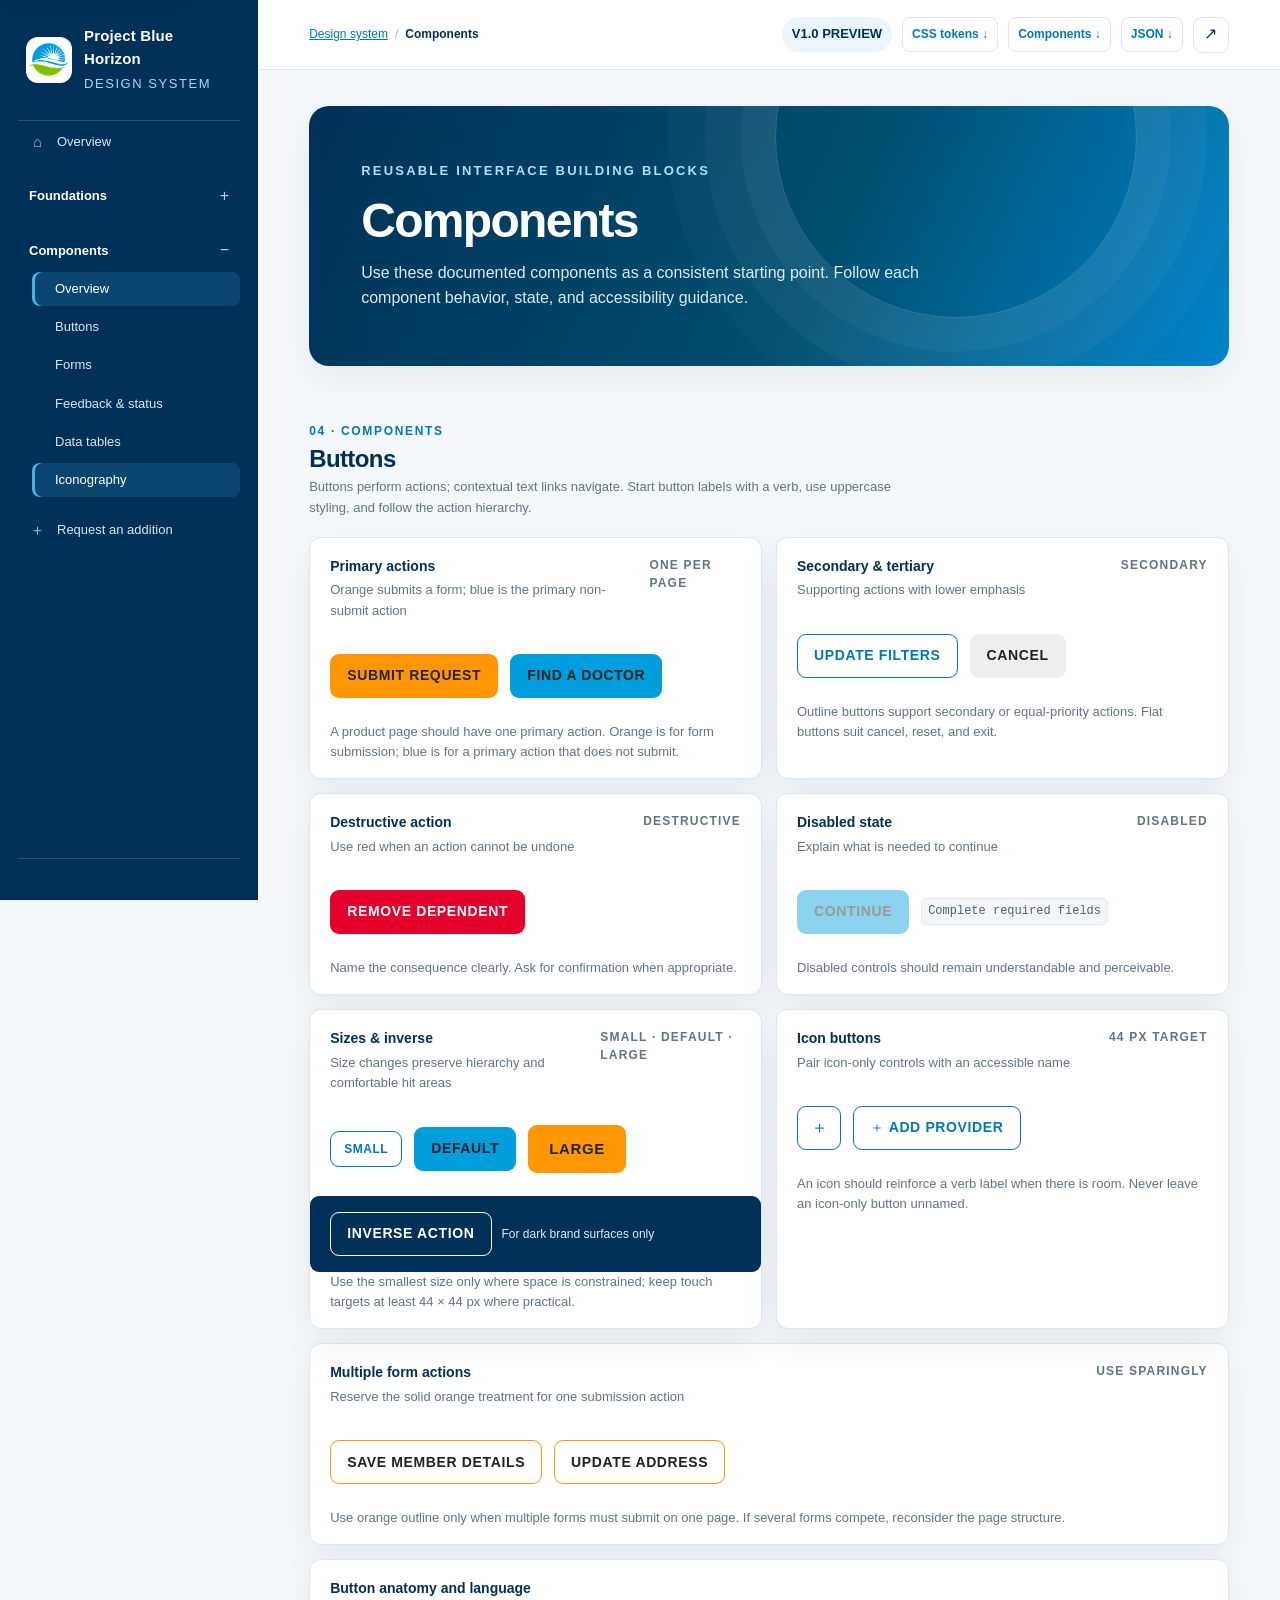
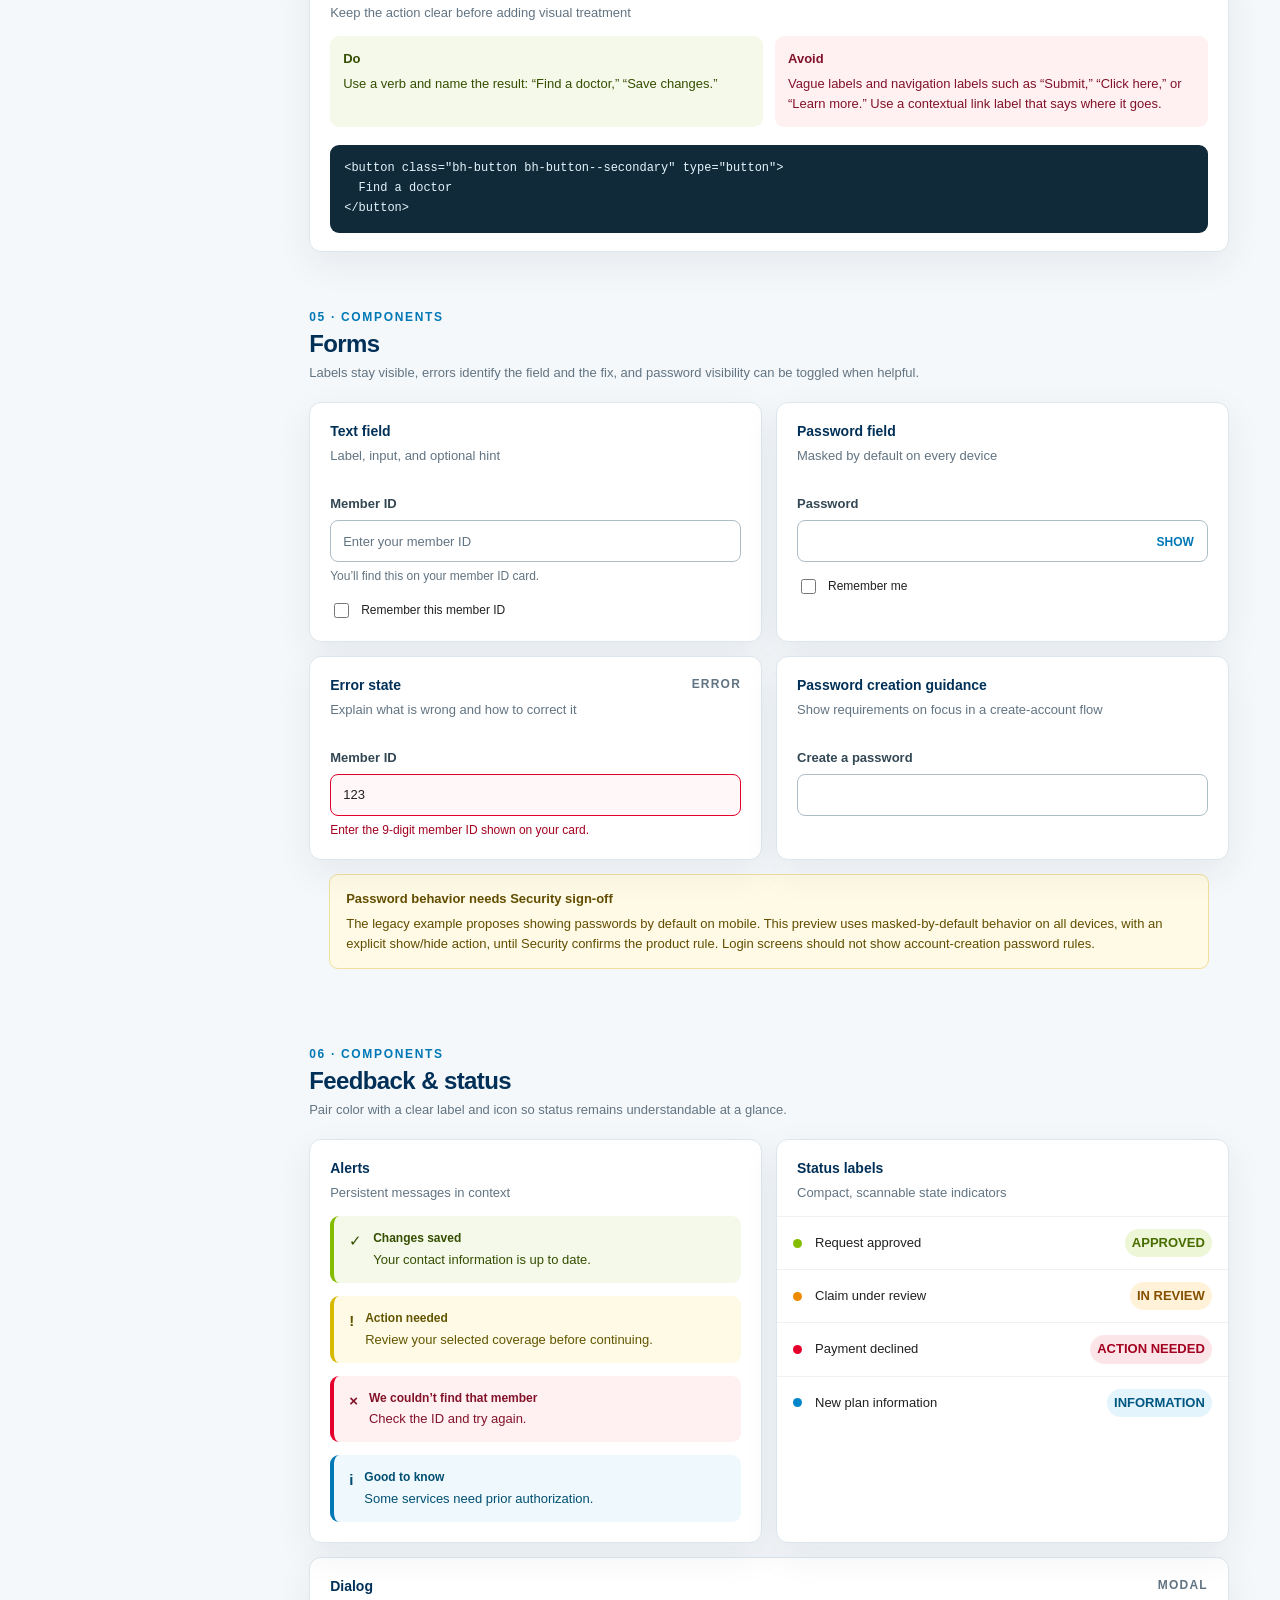
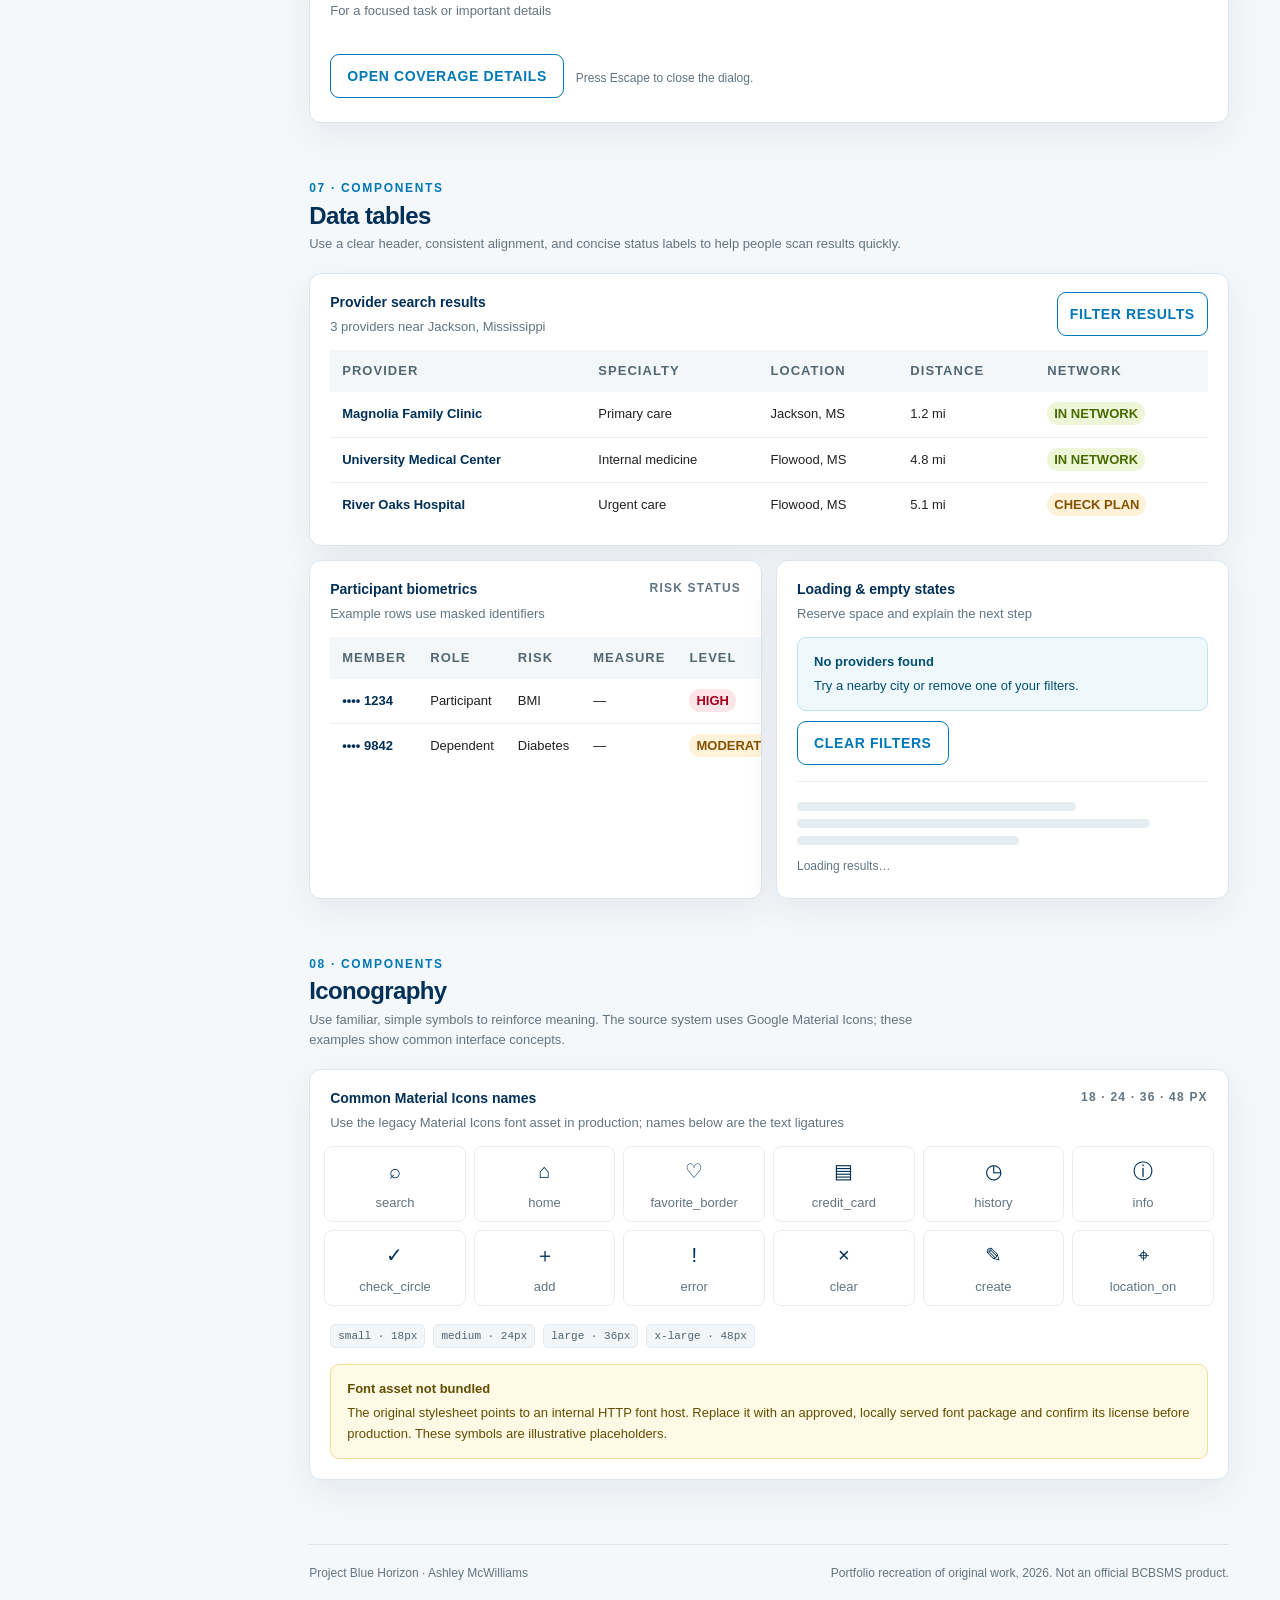
==== commit 4210856b: "Update components.html" ====
--- a/components.html
+++ b/components.html
@@ -1,30 +1,30 @@
-<!doctype html>
-<html lang="en">
-<head>
-  <meta charset="utf-8">
-  <meta name="viewport" content="width=device-width, initial-scale=1">
-  <meta name="theme-color" content="#003057">
-  <title>Blue Horizon — Components</title>
-  <link rel="stylesheet" href="tokens.css">
-  <link rel="stylesheet" href="components.css">
-  <link rel="stylesheet" href="site.css">
-  <script src="components.js" defer></script>
-  <script src="site.js" defer></script>
-</head>
-<body data-page="components">
-<a class="skip-link" href="#main-content">Skip to main content</a>
-<div class="shell">
-  <aside class="sidebar" aria-label="Design system navigation">
-    <div class="brand"><img src="project-horizon.png" alt="Project Blue Horizon mark"><div><strong>Project Blue Horizon</strong><small>Design system</small></div></div>
-    <nav class="nav" aria-label="Primary navigation"><a href="index.html" class=""><span class="ico">⌂</span>Overview</a></nav>
-    <nav class="nav" aria-label="Foundations"><details class="nav-group"><summary>Foundations</summary><div class="nav-items"><a class="child" href="foundations.html">Overview</a><a class="child" href="foundations.html#colors">Color</a><a class="child" href="foundations.html#typography">Typography</a><a class="child" href="foundations.html#layout">Layout &amp; shape</a><a class="child" href="foundations.html#mobile">Mobile guidance</a><a class="child" href="foundations.html#usage">How to use</a><a class="child" href="foundations.html#accessibility">Accessibility</a><a class="child" href="foundations.html#patterns">Patterns</a><a class="child" href="foundations.html#tokens">Tokens &amp; release</a></div></details></nav>
-    <nav class="nav" aria-label="Components"><details class="nav-group" open><summary>Components</summary><div class="nav-items"><a class="child active" aria-current="page" href="components.html">Overview</a><a class="child" href="components.html#buttons">Buttons</a><a class="child" href="components.html#forms">Forms</a><a class="child" href="components.html#feedback">Feedback &amp; status</a><a class="child" href="components.html#tables">Data tables</a><a class="child" href="components.html#icons">Iconography</a></div></details></nav>
-    <nav class="nav" aria-label="Contribute"><a href="foundations.html#request"><span class="ico">＋</span>Request an addition</a></nav>
-    <div class="side-foot"><span class="live-dot"></span>Standards in progress<br><span style="padding-left:14px">BCBS Mississippi · v1.0</span></div>
-  </aside>
-  <main class="main">
-    <header class="topbar"><div class="crumb"><a href="index.html">Design system</a><span style="padding:0 7px;color:#AAB6BD">/</span><b>Components</b></div><div class="top-actions"><span class="version">V1.0 PREVIEW</span><a class="download-link" href="tokens.css" download>CSS tokens ↓</a><a class="download-link" href="components.css" download>Components ↓</a><a class="download-link" href="tokens.json" download>JSON ↓</a><button class="icon-btn" id="copyLink" aria-label="Copy page link" title="Copy page link">↗</button></div></header>
-    <div class="content" id="main-content" tabindex="-1">
+<!doctype html>
+<html lang="en">
+<head>
+  <meta charset="utf-8">
+  <meta name="viewport" content="width=device-width, initial-scale=1">
+  <meta name="theme-color" content="#003057">
+  <title>Blue Horizon — Components</title>
+  <link rel="stylesheet" href="tokens.css">
+  <link rel="stylesheet" href="components.css">
+  <link rel="stylesheet" href="site.css">
+  <script src="components.js" defer></script>
+  <script src="site.js" defer></script>
+</head>
+<body data-page="components">
+<a class="skip-link" href="#main-content">Skip to main content</a>
+<div class="shell">
+  <aside class="sidebar" aria-label="Design system navigation">
+    <div class="brand"><img src="project-horizon.png" alt="Project Blue Horizon mark"><div><strong>Project Blue Horizon</strong><small>Design system</small></div></div>
+    <nav class="nav" aria-label="Primary navigation"><a href="index.html" class=""><span class="ico">⌂</span>Overview</a></nav>
+    <nav class="nav" aria-label="Foundations"><details class="nav-group"><summary>Foundations</summary><div class="nav-items"><a class="child" href="foundations.html">Overview</a><a class="child" href="foundations.html#colors">Color</a><a class="child" href="foundations.html#typography">Typography</a><a class="child" href="foundations.html#layout">Layout &amp; shape</a><a class="child" href="foundations.html#mobile">Mobile guidance</a><a class="child" href="foundations.html#usage">How to use</a><a class="child" href="foundations.html#accessibility">Accessibility</a><a class="child" href="foundations.html#patterns">Patterns</a><a class="child" href="foundations.html#tokens">Tokens &amp; release</a></div></details></nav>
+    <nav class="nav" aria-label="Components"><details class="nav-group" open><summary>Components</summary><div class="nav-items"><a class="child active" aria-current="page" href="components.html">Overview</a><a class="child" href="components.html#buttons">Buttons</a><a class="child" href="components.html#forms">Forms</a><a class="child" href="components.html#feedback">Feedback &amp; status</a><a class="child" href="components.html#tables">Data tables</a><a class="child" href="components.html#icons">Iconography</a></div></details></nav>
+    <nav class="nav" aria-label="Contribute"><a href="foundations.html#request"><span class="ico">＋</span>Request an addition</a></nav>
+    <div class="side-foot"></div>
+  </aside>
+  <main class="main">
+    <header class="topbar"><div class="crumb"><a href="index.html">Design system</a><span style="padding:0 7px;color:#AAB6BD">/</span><b>Components</b></div><div class="top-actions"><span class="version">V1.0 PREVIEW</span><a class="download-link" href="tokens.css" download>CSS tokens ↓</a><a class="download-link" href="components.css" download>Components ↓</a><a class="download-link" href="tokens.json" download>JSON ↓</a><button class="icon-btn" id="copyLink" aria-label="Copy page link" title="Copy page link">↗</button></div></header>
+    <div class="content" id="main-content" tabindex="-1">
 <section class="hero"><div class="hero-inner"><div class="eyebrow">Reusable interface building blocks</div><h1>Components</h1><p>Use these documented components as a consistent starting point. Follow each component behavior, state, and accessibility guidance.</p></div></section><section class="section" id="buttons"><div class="section-head"><div><div class="kicker">04 · Components</div><h2>Buttons</h2><p class="section-desc">Buttons perform actions; contextual text links navigate. Start button labels with a verb, use uppercase styling, and follow the action hierarchy.</p></div></div>
         <div class="grid grid-2">
           <div class="panel"><div class="panel-head"><div><h3>Primary actions</h3><p>Orange submits a form; blue is the primary non-submit action</p></div><span class="tiny-label">One per page</span></div><div class="button-stage"><button class="btn btn-primary" type="submit">Submit request</button><button class="btn btn-blue" type="button">Find a doctor</button></div><div class="example-caption">A product page should have one primary action. Orange is for form submission; blue is for a primary action that does not submit.</div></div>
@@ -40,7 +40,7 @@
         <div class="panel" style="margin-top:14px"><div class="panel-head"><div><h3>Button anatomy and language</h3><p>Keep the action clear before adding visual treatment</p></div></div><div class="do-dont"><div class="do"><strong>Do</strong>Use a verb and name the result: “Find a doctor,” “Save changes.”</div><div class="dont"><strong>Avoid</strong>Vague labels and navigation labels such as “Submit,” “Click here,” or “Learn more.” Use a contextual link label that says where it goes.</div></div><pre class="code-block"><code>&lt;button class="bh-button bh-button--secondary" type="button"&gt;
   Find a doctor
 &lt;/button&gt;</code></pre></div>
-      </section>
+      </section>
 <section class="section" id="forms"><div class="section-head"><div><div class="kicker">05 · Components</div><h2>Forms</h2><p class="section-desc">Labels stay visible, errors identify the field and the fix, and password visibility can be toggled when helpful.</p></div></div>
         <div class="grid grid-2"><div class="panel"><div class="panel-head"><div><h3>Text field</h3><p>Label, input, and optional hint</p></div></div><div class="form-demo"><label class="field-label" for="member-id">Member ID</label><input class="text-input" id="member-id" placeholder="Enter your member ID"><p class="field-hint">You’ll find this on your member ID card.</p><label class="check-row"><input type="checkbox"> Remember this member ID</label></div></div>
           <div class="panel"><div class="panel-head"><div><h3>Password field</h3><p>Masked by default on every device</p></div></div><div class="form-demo"><label class="field-label" for="password">Password</label><div class="input-wrap"><input class="text-input" id="password" type="password" autocomplete="current-password"><button class="password-toggle" type="button" aria-controls="password" aria-label="Show password" aria-pressed="false" data-bh-password-toggle data-show-label="SHOW" data-hide-label="HIDE">SHOW</button></div><label class="check-row"><input type="checkbox"> Remember me</label></div></div>
@@ -50,7 +50,7 @@
           <div class="panel"><div class="panel-head"><div><h3>Password creation guidance</h3><p>Show requirements on focus in a create-account flow</p></div></div><div class="form-demo"><label class="field-label" for="new-password">Create a password</label><input class="text-input" id="new-password" type="password" autocomplete="new-password"><ul class="helper-list" id="password-rules" aria-live="polite" hidden><li>At least 8 characters</li><li>One lowercase and one uppercase letter</li><li>One number and one special character</li></ul></div></div>
         </div>
         <div class="section-inset" style="padding-top:14px"><div class="note note-warning"><strong>Password behavior needs Security sign-off</strong>The legacy example proposes showing passwords by default on mobile. This preview uses masked-by-default behavior on all devices, with an explicit show/hide action, until Security confirms the product rule. Login screens should not show account-creation password rules.</div></div>
-      </section>
+      </section>
 <section class="section" id="feedback"><div class="section-head"><div><div class="kicker">06 · Components</div><h2>Feedback &amp; status</h2><p class="section-desc">Pair color with a clear label and icon so status remains understandable at a glance.</p></div></div>
         <div class="grid grid-2"><div class="panel"><div class="panel-head"><div><h3>Alerts</h3><p>Persistent messages in context</p></div></div>
           <div class="alert alert-success"><span class="alert-icon">✓</span><div><strong>Changes saved</strong><p>Your contact information is up to date.</p></div></div>
@@ -65,7 +65,7 @@
         </div></div>
         <div class="panel" style="margin-top:14px"><div class="panel-head"><div><h3>Dialog</h3><p>For a focused task or important details</p></div><span class="tiny-label">Modal</span></div><div class="button-stage"><button class="btn btn-outline" type="button" data-bh-dialog-open="coverage-dialog">Open coverage details</button><span class="field-hint">Press Escape to close the dialog.</span></div></div>
         <dialog class="bh-dialog" id="coverage-dialog" aria-labelledby="coverage-dialog-title"><div class="bh-dialog__header"><h3 class="bh-dialog__title" id="coverage-dialog-title">Coverage details</h3><form method="dialog"><button class="bh-dialog__close" aria-label="Close dialog">×</button></form></div><p>Your plan summary is ready. Review the details, then return to the provider results.</p><form method="dialog" style="display:flex;justify-content:flex-end;margin-top:20px"><button class="btn btn-blue">Done</button></form></dialog>
-      </section>
+      </section>
 <section class="section" id="tables"><div class="section-head"><div><div class="kicker">07 · Components</div><h2>Data tables</h2><p class="section-desc">Use a clear header, consistent alignment, and concise status labels to help people scan results quickly.</p></div></div>
         <div class="panel"><div class="panel-head"><div><h3>Provider search results</h3><p>3 providers near Jackson, Mississippi</p></div><button class="btn btn-outline" style="padding:8px 12px">Filter results</button></div><div class="table-wrap" role="region" aria-label="Provider search results" tabindex="0"><table class="data-table"><thead><tr><th scope="col">Provider</th><th scope="col">Specialty</th><th scope="col">Location</th><th scope="col">Distance</th><th scope="col">Network</th></tr></thead><tbody>
           <tr><td class="provider">Magnolia Family Clinic</td><td>Primary care</td><td>Jackson, MS</td><td>1.2 mi</td><td><span class="badge success">IN NETWORK</span></td></tr>
@@ -75,19 +75,19 @@
         <div class="grid grid-2" style="margin-top:14px"><div class="panel"><div class="panel-head"><div><h3>Participant biometrics</h3><p>Example rows use masked identifiers</p></div><span class="tiny-label">Risk status</span></div><div class="table-wrap" role="region" aria-label="Participant biometrics example" tabindex="0"><table class="data-table"><thead><tr><th scope="col">Member</th><th scope="col">Role</th><th scope="col">Risk</th><th scope="col">Measure</th><th scope="col">Level</th><th scope="col">Date</th></tr></thead><tbody><tr><td class="provider">•••• 1234</td><td>Participant</td><td>BMI</td><td>—</td><td><span class="badge error">HIGH</span></td><td>Oct 14, 2026</td></tr><tr><td class="provider">•••• 9842</td><td>Dependent</td><td>Diabetes</td><td>—</td><td><span class="badge warning">MODERATE</span></td><td>Oct 10, 2026</td></tr></tbody></table></div></div>
           <div class="panel"><div class="panel-head"><div><h3>Loading &amp; empty states</h3><p>Reserve space and explain the next step</p></div></div><div class="section-inset"><div class="note note-info" role="status"><strong>No providers found</strong>Try a nearby city or remove one of your filters.</div><button class="btn btn-outline" type="button" style="margin-top:10px">Clear filters</button><div style="border-top:1px solid #EEF2F4;margin-top:16px;padding-top:12px" aria-busy="true" aria-label="Loading provider results"><div style="height:9px;width:68%;background:#E6EDF1;border-radius:5px;margin:8px 0"></div><div style="height:9px;width:86%;background:#E6EDF1;border-radius:5px;margin:8px 0"></div><div style="height:9px;width:54%;background:#E6EDF1;border-radius:5px;margin:8px 0"></div><span class="field-hint">Loading results…</span></div></div></div>
         </div>
-      </section>
+      </section>
 <section class="section" id="icons"><div class="section-head"><div><div class="kicker">08 · Components</div><h2>Iconography</h2><p class="section-desc">Use familiar, simple symbols to reinforce meaning. The source system uses Google Material Icons; these examples show common interface concepts.</p></div></div>
         <div class="panel"><div class="panel-head"><div><h3>Common Material Icons names</h3><p>Use the legacy Material Icons font asset in production; names below are the text ligatures</p></div><span class="tiny-label">18 · 24 · 36 · 48 px</span></div><div class="icon-grid">
           <div class="icon-tile"><span aria-hidden="true">⌕</span><small>search</small></div><div class="icon-tile"><span aria-hidden="true">⌂</span><small>home</small></div><div class="icon-tile"><span aria-hidden="true">♡</span><small>favorite_border</small></div><div class="icon-tile"><span aria-hidden="true">▤</span><small>credit_card</small></div><div class="icon-tile"><span aria-hidden="true">◷</span><small>history</small></div><div class="icon-tile"><span aria-hidden="true">ⓘ</span><small>info</small></div>
           <div class="icon-tile"><span aria-hidden="true">✓</span><small>check_circle</small></div><div class="icon-tile"><span aria-hidden="true">＋</span><small>add</small></div><div class="icon-tile"><span aria-hidden="true">!</span><small>error</small></div><div class="icon-tile"><span aria-hidden="true">×</span><small>clear</small></div><div class="icon-tile"><span aria-hidden="true">✎</span><small>create</small></div><div class="icon-tile"><span aria-hidden="true">⌖</span><small>location_on</small></div>
         </div><div class="mini-specs"><span class="spec-pill">small · 18px</span><span class="spec-pill">medium · 24px</span><span class="spec-pill">large · 36px</span><span class="spec-pill">x-large · 48px</span></div><div class="section-inset"><div class="note note-warning"><strong>Font asset not bundled</strong>The original stylesheet points to an internal HTTP font host. Replace it with an approved, locally served font package and confirm its license before production. These symbols are illustrative placeholders.</div></div></div>
-      </section>
-      <footer class="footer"><span>Project Blue Horizon · BCBS Mississippi</span><span>Preview v1.0 · Maintainer and release policy not yet assigned</span></footer>
-    </div>
-  </main>
-</div>
-<div class="toast" role="status" aria-live="polite" id="toast">Copied to clipboard</div>
-</body>
+      </section>
+      <footer class="footer"><span>Project Blue Horizon · Ashley McWilliams</span><span>Portfolio recreation of original work, 2026. Not an official BCBSMS product.</span></footer>
+    </div>
+  </main>
+</div>
+<div class="toast" role="status" aria-live="polite" id="toast">Copied to clipboard</div>
+</body>
 </html>
 
 
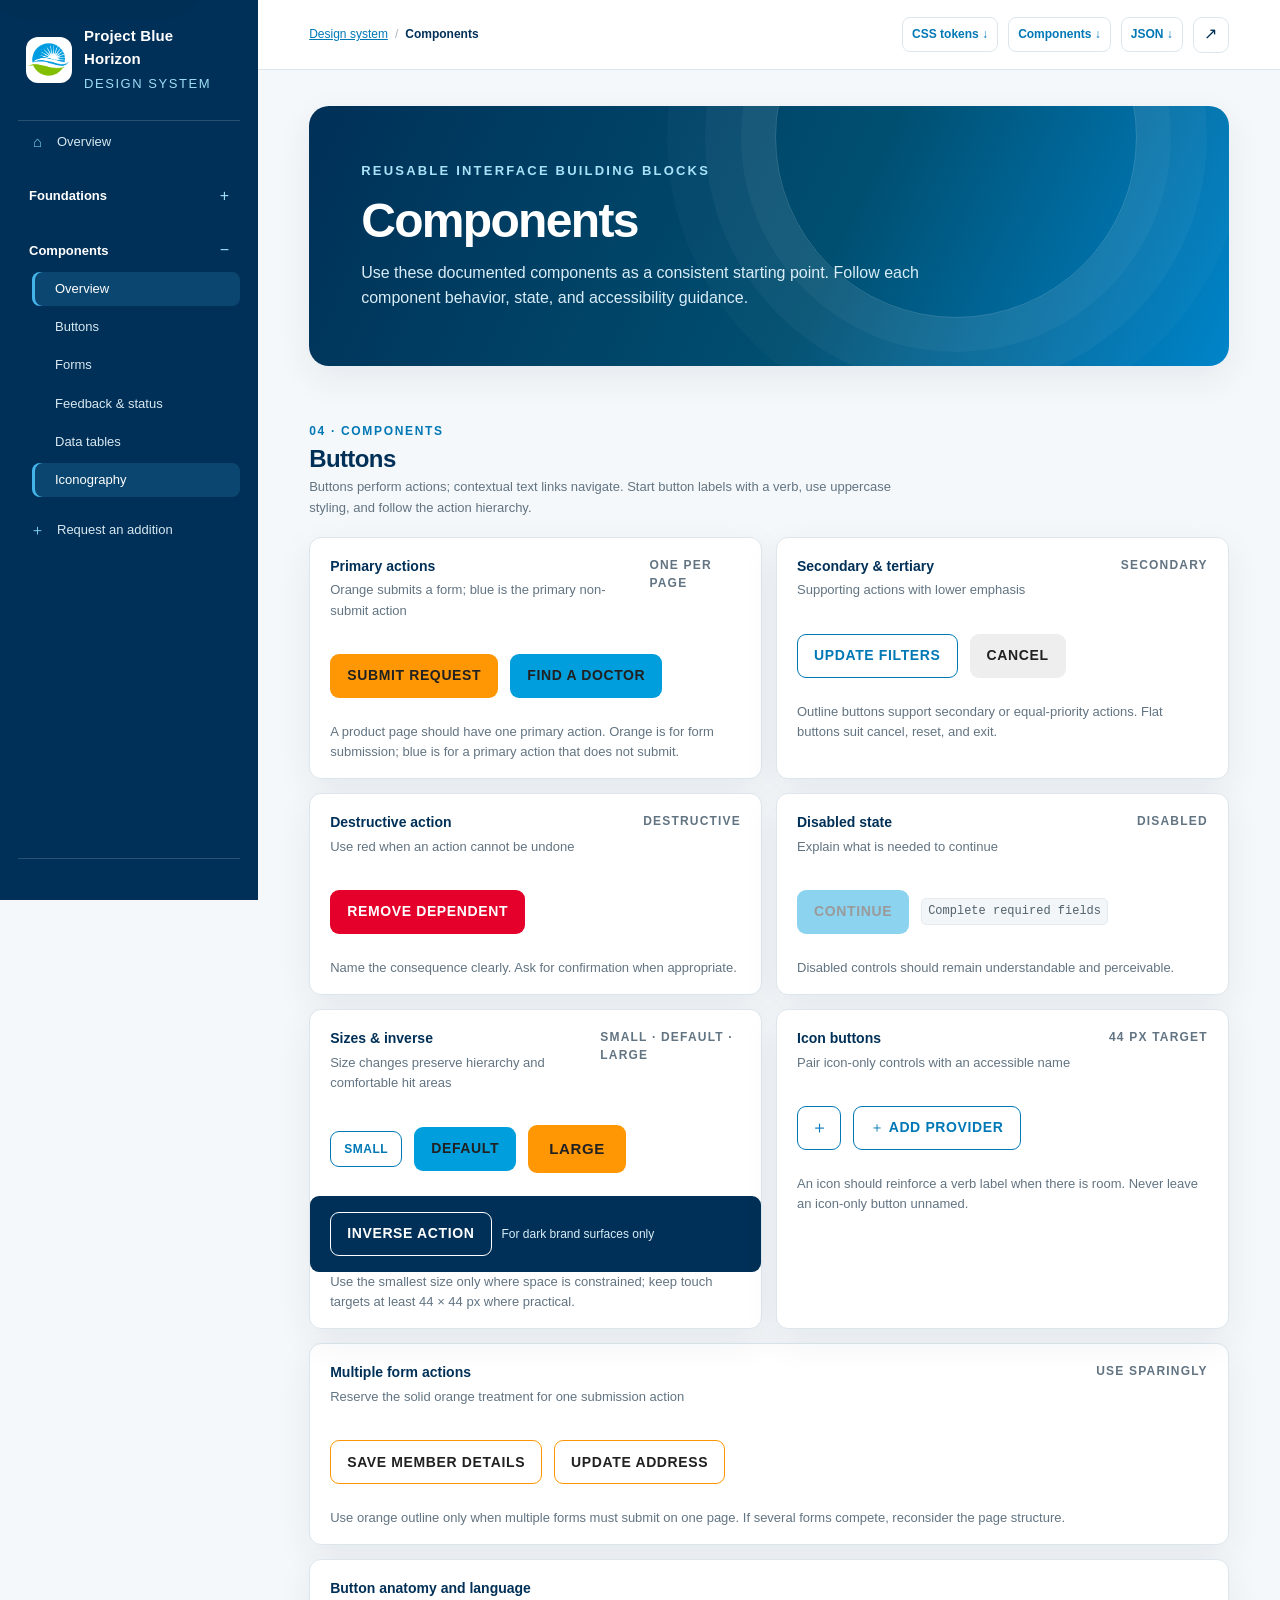
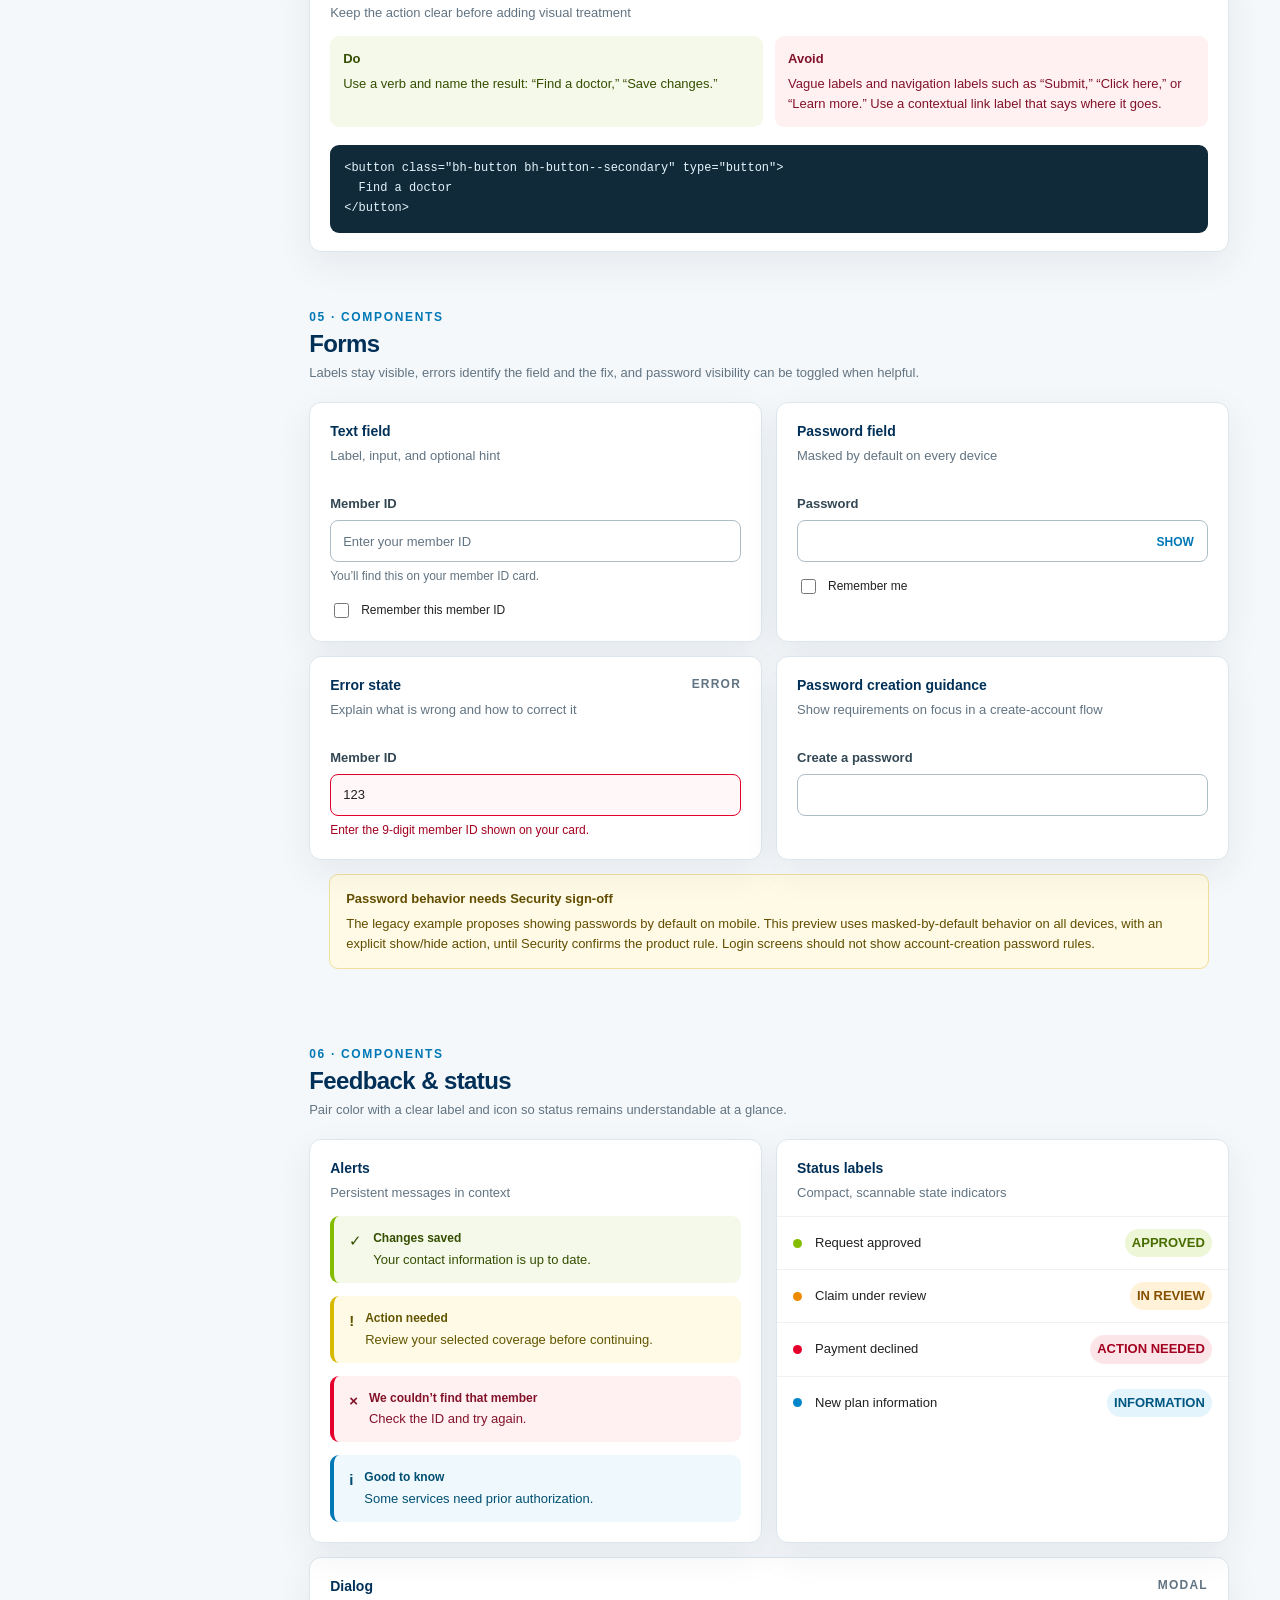
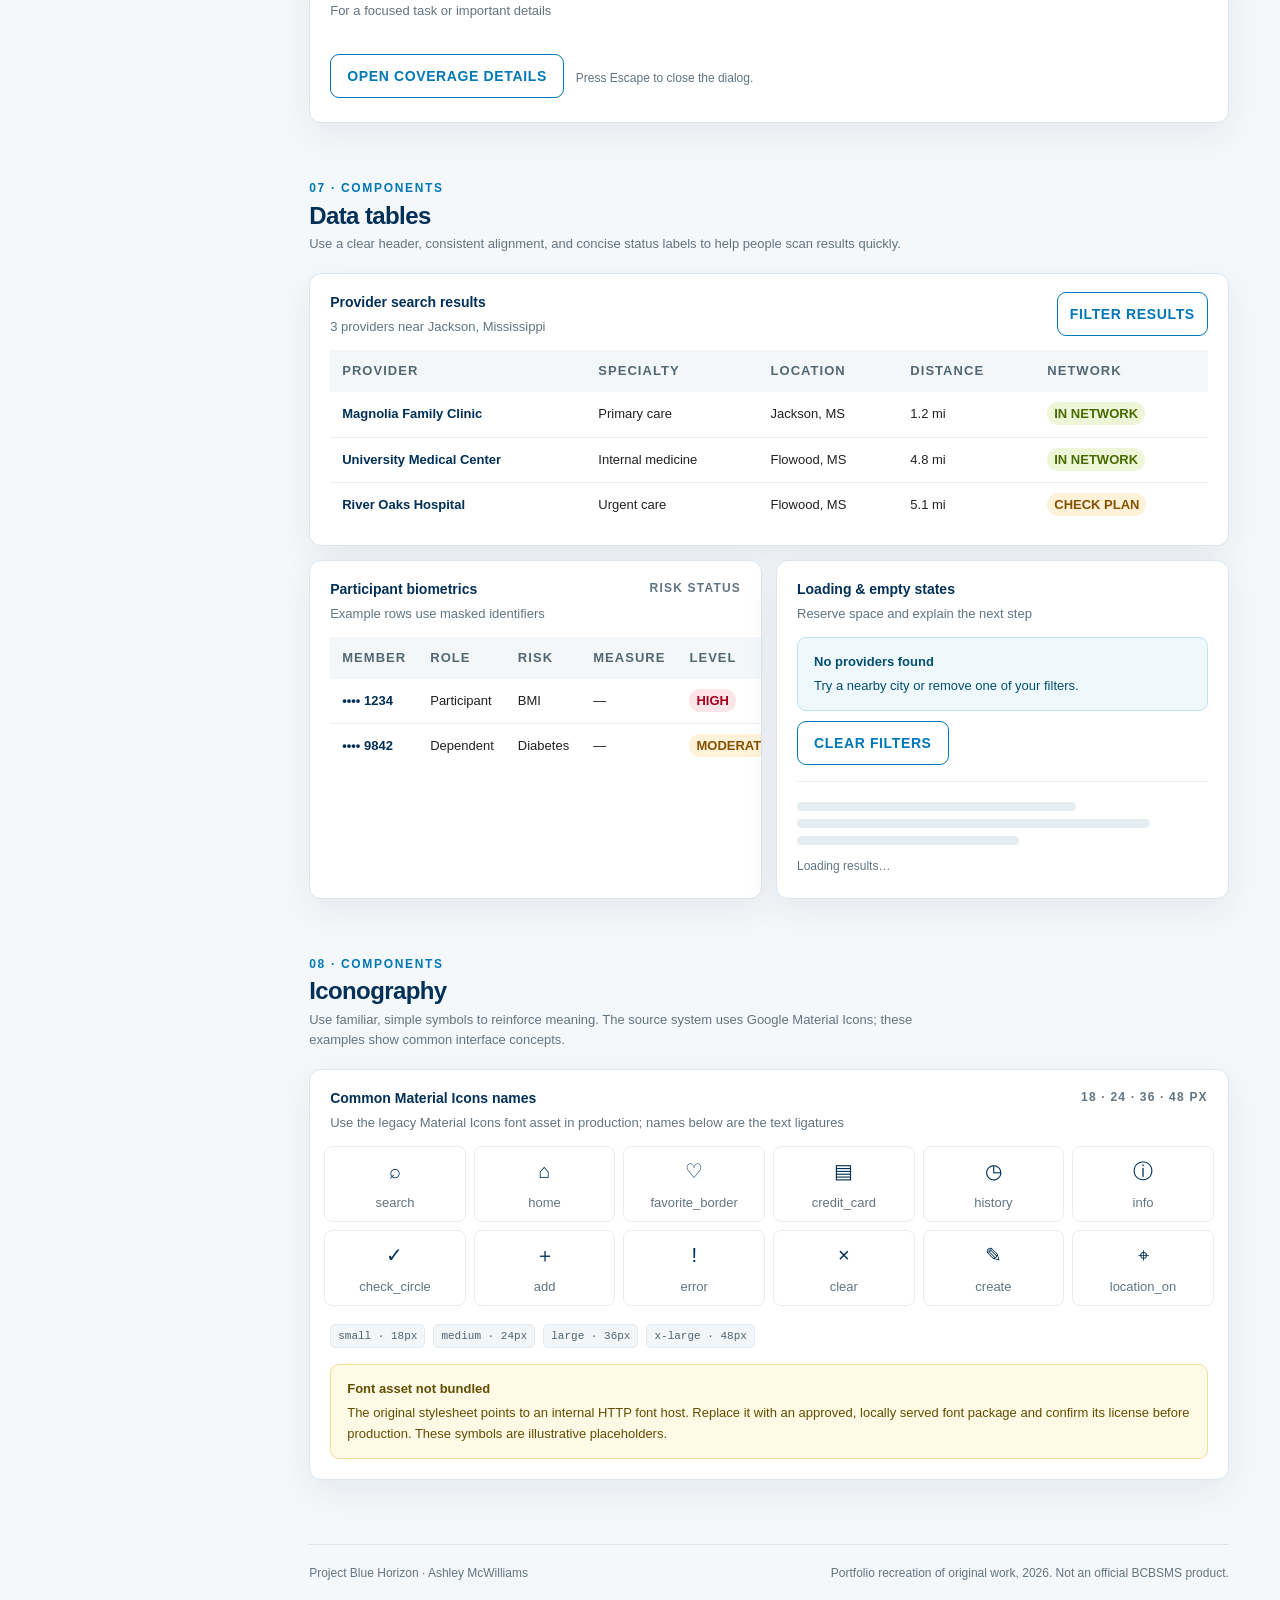
==== commit 5c22b412: "Update components.html" ====
--- a/components.html
+++ b/components.html
@@ -23,7 +23,7 @@
     <div class="side-foot"></div>
   </aside>
   <main class="main">
-    <header class="topbar"><div class="crumb"><a href="index.html">Design system</a><span style="padding:0 7px;color:#AAB6BD">/</span><b>Components</b></div><div class="top-actions"><span class="version">V1.0 PREVIEW</span><a class="download-link" href="tokens.css" download>CSS tokens ↓</a><a class="download-link" href="components.css" download>Components ↓</a><a class="download-link" href="tokens.json" download>JSON ↓</a><button class="icon-btn" id="copyLink" aria-label="Copy page link" title="Copy page link">↗</button></div></header>
+    <header class="topbar"><div class="crumb"><a href="index.html">Design system</a><span style="padding:0 7px;color:#AAB6BD">/</span><b>Components</b></div><div class="top-actions"><a class="download-link" href="tokens.css" download>CSS tokens ↓</a><a class="download-link" href="components.css" download>Components ↓</a><a class="download-link" href="tokens.json" download>JSON ↓</a><button class="icon-btn" id="copyLink" aria-label="Copy page link" title="Copy page link">↗</button></div></header>
     <div class="content" id="main-content" tabindex="-1">
 <section class="hero"><div class="hero-inner"><div class="eyebrow">Reusable interface building blocks</div><h1>Components</h1><p>Use these documented components as a consistent starting point. Follow each component behavior, state, and accessibility guidance.</p></div></section><section class="section" id="buttons"><div class="section-head"><div><div class="kicker">04 · Components</div><h2>Buttons</h2><p class="section-desc">Buttons perform actions; contextual text links navigate. Start button labels with a verb, use uppercase styling, and follow the action hierarchy.</p></div></div>
         <div class="grid grid-2">
